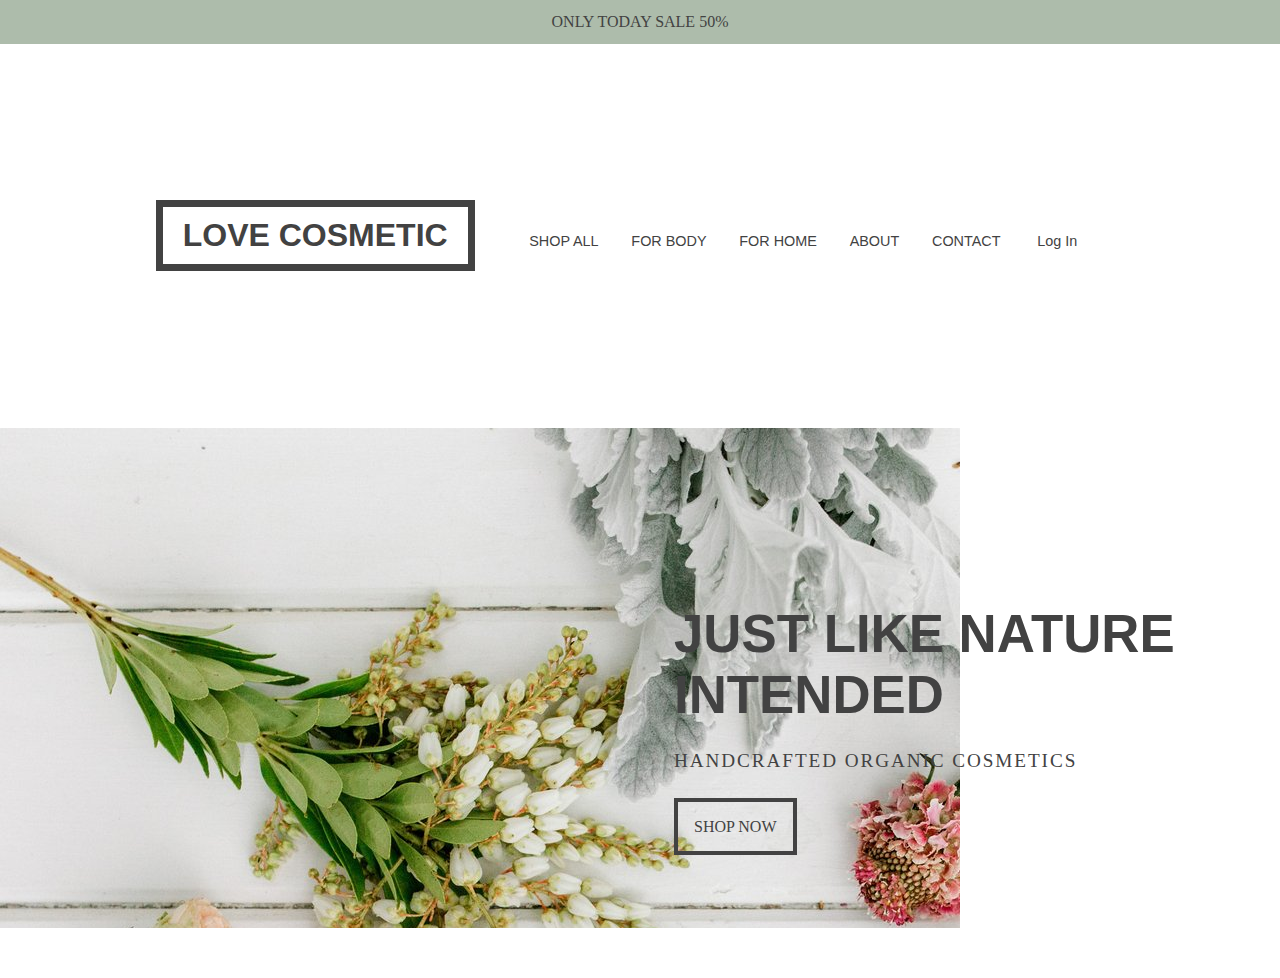
==== final work/index.html @ 4d13f85f "add header and picture used position relative and flwx-box" ====
<!DOCTYPE html>
<html lang="en">

<head>
  <meta charset="UTF-8">
  <meta name="viewport" content="width=device-width, initial-scale=1.0">
  <title>Love Cosmetics</title>
  <link rel="stylesheet" href="style.css">
</head>

<body>
  <div class="promotion">ONLY TODAY SALE 50%</div>
  <div class="container">
    <header class="header">
      <h1>LOVE COSMETIC</h1>
      <ul class="navbar">
        <li><a href="#">SHOP ALL</a></li>
        <li><a href="#">FOR BODY</a></li>
        <li><a href="#">FOR HOME</a></li>
        <li><a href="#">ABOUT</a></li>
        <li><a href="#">CONTACT</a></li>
        <li><a href="#"> <img class="icon"
              src="https://icons-for-free.com/iconfiles/png/128/people+person+profile+user+icon-1320186207447274965.png"
              alt=""> Log In</a></li>
        <li><a href="#"><img class="icon" src="https://image.flaticon.com/icons/png/512/82/82632.png" alt=""></a></li>
      </ul>
    </header>
    <main class="main ">
      <div class="picture">
        <div class="text">
          <h2>JUST LIKE NATURE <br> INTENDED</h2>
          <h4>HANDCRAFTED ORGANIC COSMETICS</h4>
          <a class="button" href="#">SHOP NOW</a>
        </div>
      </div>
    </main>
  </div>

</body>

</html>
---- final work/style.css ----
html {

  width: 100%;
  max-width: 100%;
  overflow-x: hidden;
}

body {
  margin: 0px;
  padding: 0px;
  width: 100%;
  max-width: 100%;
  overflow-x: hidden;
}

.promotion {
  text-align: center;
  padding: 1%;
  background-color: #adbcab;
  color: #424242;
}

.header {
  display: flex;
  justify-content: center;
  align-items: baseline;
  margin: 15vh;
}

.navbar {
  position: -webkit-sticky;
  position: sticky;
}

.navbar li {
  display: inline-block;
  font-size: 0.9em;
  font-family: 'Lucida Sans', 'Lucida Sans Regular', 'Lucida Grande', 'Lucida Sans Unicode', Geneva, Verdana, sans-serif;
}

a {
  color: #424242;
  text-align: center;
  padding: 1em 1em;
  text-decoration: none;
}

a:hover {
  color: rgb(5, 5, 5);
  text-shadow: 0px 0px 1px black;
}

h1 {
  padding: 1% 2%;
  color: #424242;
  border: 7px solid #424242;
  font-family: 'Lucida Sans', 'Lucida Sans Regular', 'Lucida Grande', 'Lucida Sans Unicode', Geneva, Verdana, sans-serif;

}

.icon {
  width: 2em;
}

.picture {
  width: 75%;
  height: 500px;
  background: url(./img/basick.jpg) no-repeat;
  margin-bottom: 50px;
}

.text {
  position: relative;
  bottom: -175px;
  right: -674px;
}

h2 {
  color: #424242;
  font-family: 'Lucida Sans', 'Lucida Sans Regular', 'Lucida Grande', 'Lucida Sans Unicode', Geneva, Verdana, sans-serif;
  font-size: 3.3em;
  font-weight: bold;
  margin: 0px;
  padding: 0px;
}

h4 {
  padding-bottom: 20px;
  color: #424242;
  font-size: 1.2em;
  letter-spacing: 0.1em;
  font-weight: 400;
  text font-family: 'Lucida Sans', 'Lucida Sans Regular', 'Lucida Grande', 'Lucida Sans Unicode', Geneva, Verdana, sans-serif;
}

.button {
  border: 4px solid #424242;
}

.button:hover {
  background-color: rgba(231, 178, 194, 0.678);
  text-shadow: 1px 2px 1px whitesmoke;
}
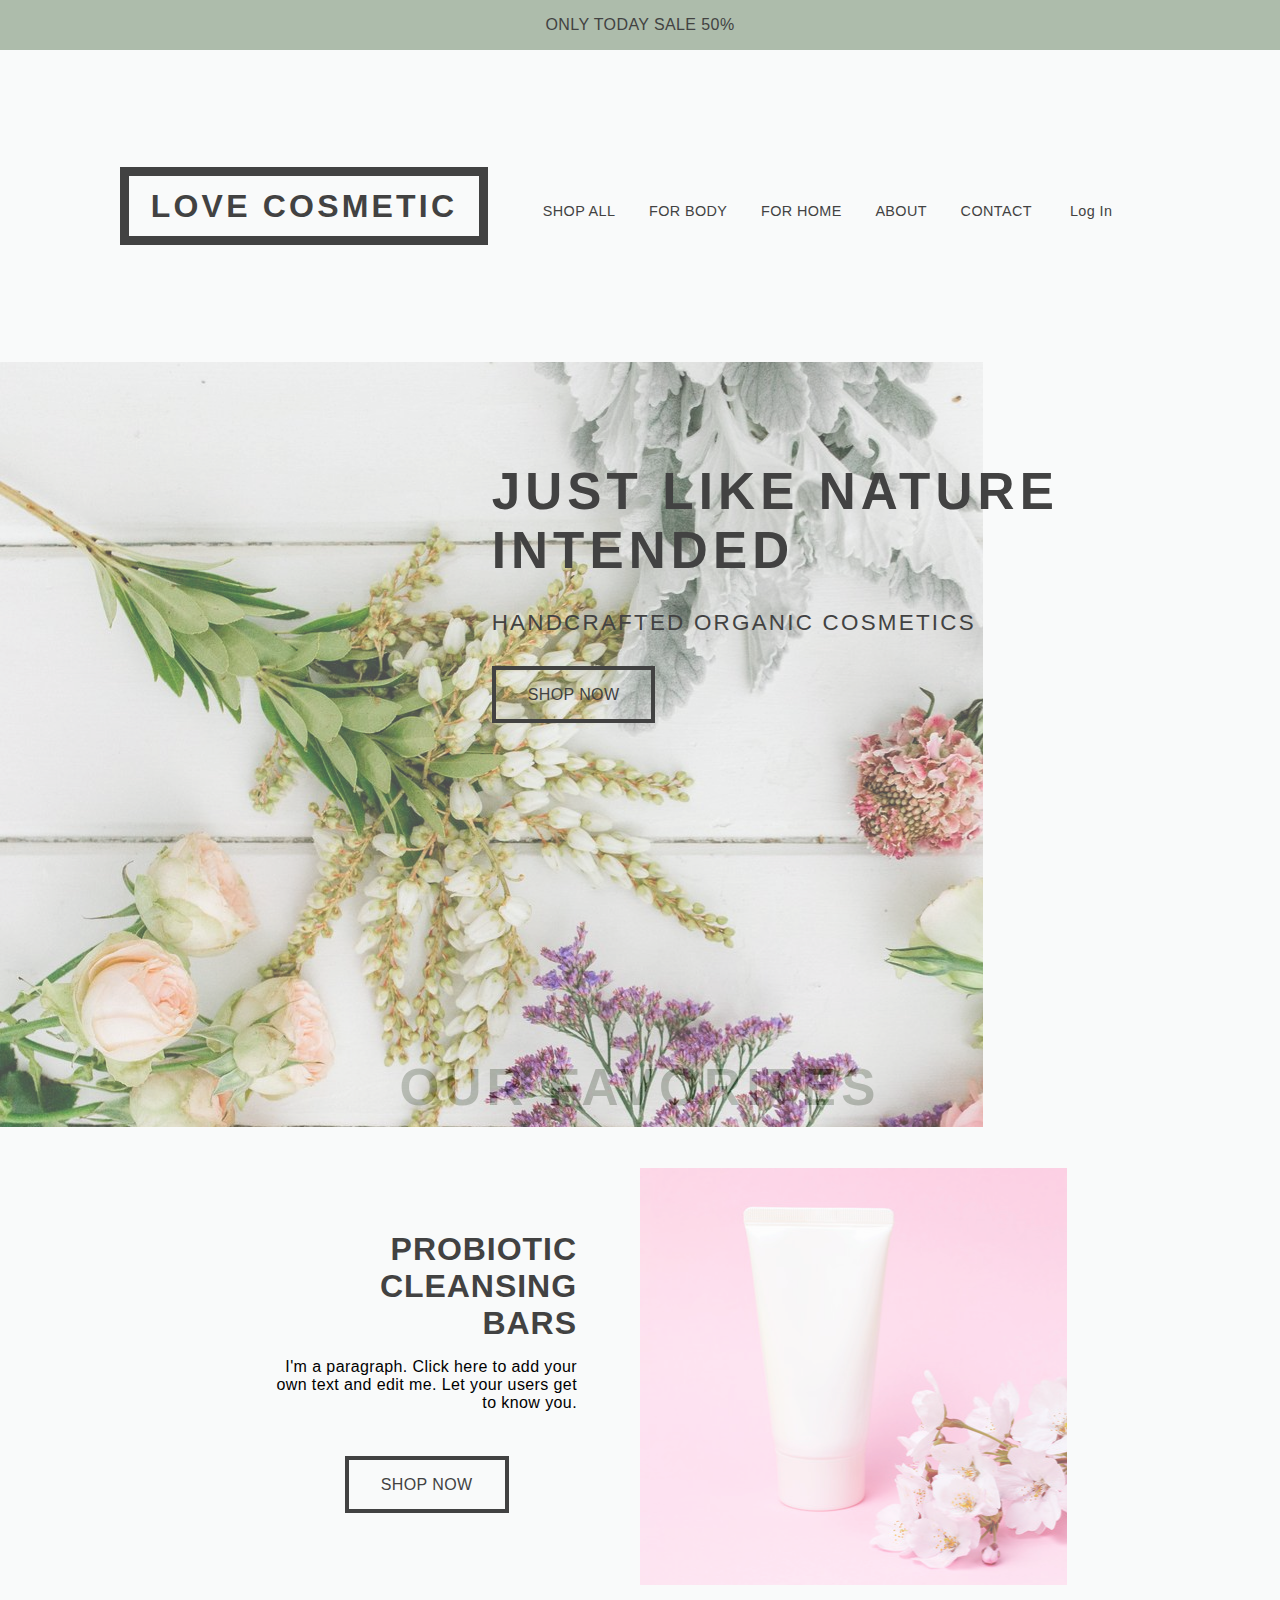
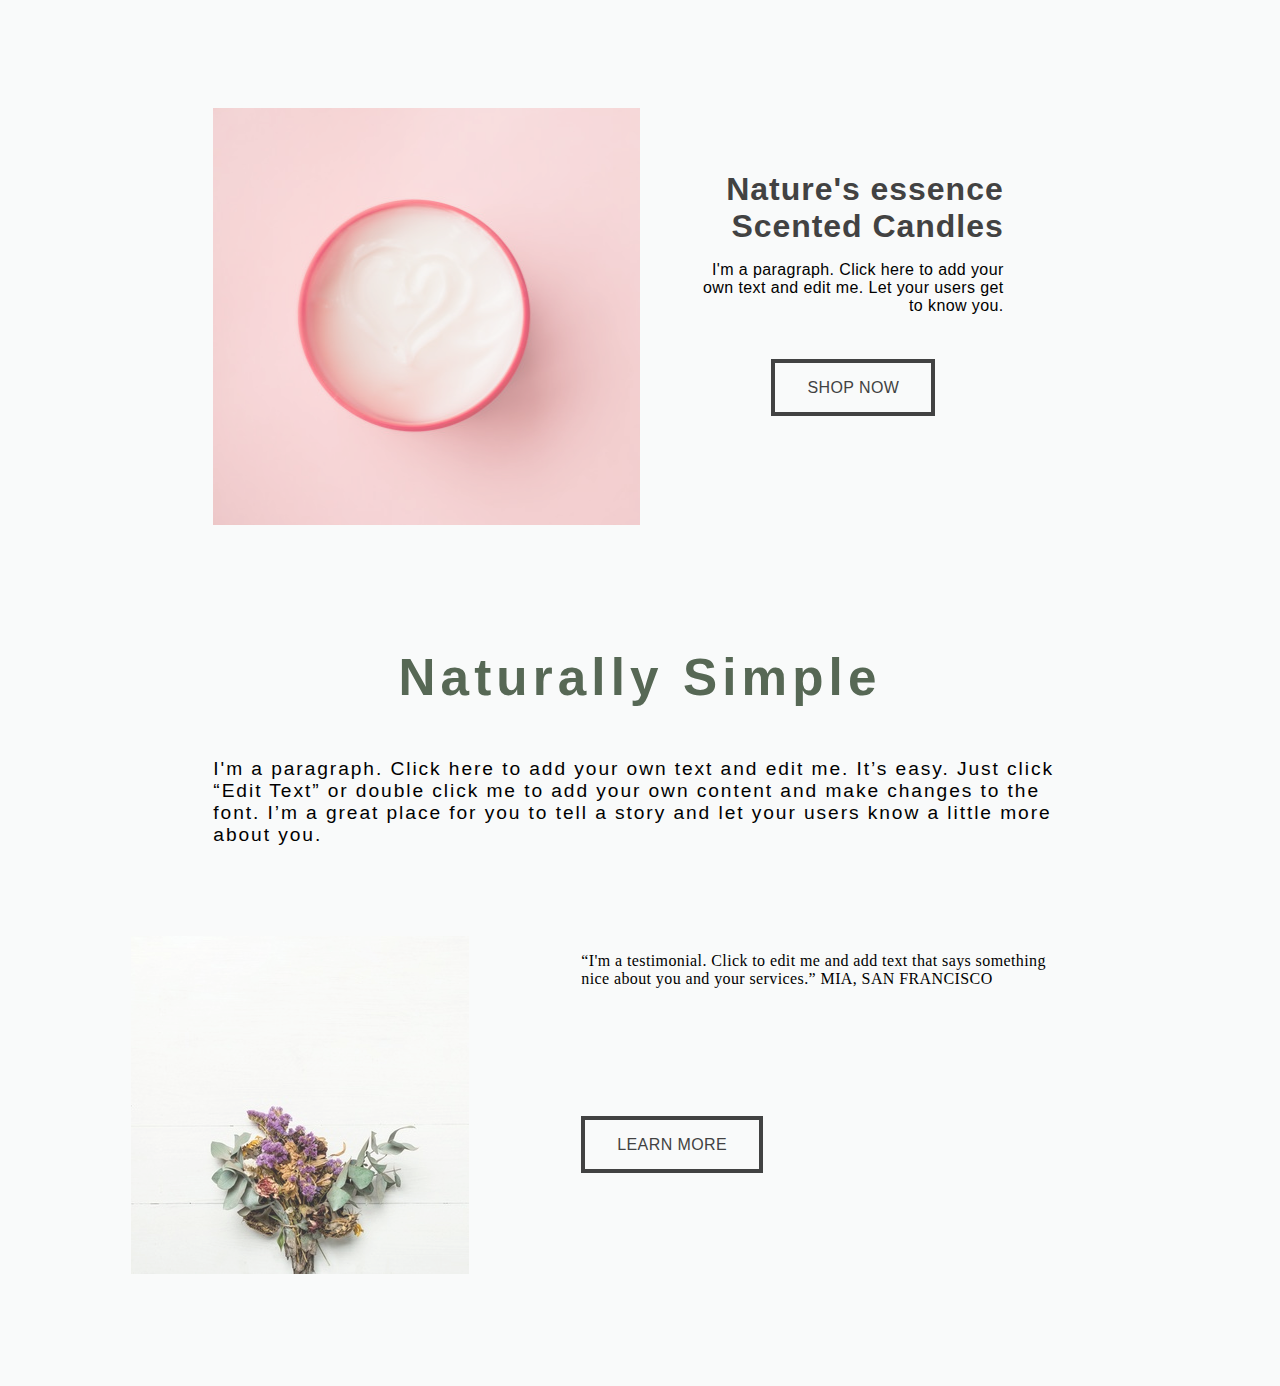
==== commit 8f41c2ad: "add css grid layout" ====
--- a/final work/index.html
+++ b/final work/index.html
@@ -9,8 +9,8 @@
 </head>
 
 <body>
-  <div class="promotion">ONLY TODAY SALE 50%</div>
   <div class="container">
+    <div class="promotion">ONLY TODAY SALE 50%</div>
     <header class="header">
       <h1>LOVE COSMETIC</h1>
       <ul class="navbar">
@@ -26,16 +26,47 @@
       </ul>
     </header>
     <main class="main ">
-      <div class="picture">
-        <div class="text">
-          <h2>JUST LIKE NATURE <br> INTENDED</h2>
-          <h4>HANDCRAFTED ORGANIC COSMETICS</h4>
-          <a class="button" href="#">SHOP NOW</a>
-        </div>
+      <div class="picture"></div>
+      <div class="text">
+        <h2>JUST LIKE NATURE <br> INTENDED</h2>
+        <h4>HANDCRAFTED ORGANIC COSMETICS</h4>
+        <a class="button" href="#">SHOP NOW</a>
       </div>
     </main>
   </div>
 
+  <article class="article">
+    <h2 class="article-title">OUR FAVORITES</h2>
+    <div class="p1">
+      <h5 class="title-p1">PROBIOTIC CLEANSING BARS</h5>
+      <p class="p-p1">I'm a paragraph. Click here to add your own text and edit me. Let your users get to know you.</p>
+      <a class="button" href="#">SHOP NOW</a>
+    </div>
+    <div class="small-picture-1"></div>
+    <div class="small-picture-2"></div>
+    <div class="p2">
+      <h5 class="title-p1">Nature's essence Scented Candles</h5>
+      <p class="p-p1">I'm a paragraph. Click here to add your own text and edit me. Let your users get to know you.</p>
+      <a class="button" href="#">SHOP NOW</a>
+    </div>
+    <h2 class="article-title">Naturally Simple</h2>
+    <p class="paragraf">I'm a paragraph. Click here to add your own text and edit me. It’s easy. Just click “Edit Text”
+      or double click
+      me to add your own content and make changes to the font. I’m a great place for you to tell a story and let your
+      users know a little more about you.</p>
+  </article>
+  <section>
+    <div class="aboutuspicture"></div>
+    <div class="comment">
+      <p>“I'm a testimonial. Click to edit me and add text that says something nice about you and your
+        services.”
+        MIA, SAN FRANCISCO</p>
+    </div>
+    <div class="aboutbutton"><a class="button" href="#">LEARN MORE</a></div>
+  </section>
+
+
+
 </body>
 
 </html>--- a/final work/style.css
+++ b/final work/style.css
@@ -1,41 +1,44 @@
-html {
-
-  width: 100%;
-  max-width: 100%;
-  overflow-x: hidden;
+* {
+  box-sizing: border-box;
 }
 
 body {
+  background-color: #f9fafa;
   margin: 0px;
   padding: 0px;
   width: 100%;
   max-width: 100%;
   overflow-x: hidden;
+  letter-spacing: .4px;
+  font-family: Helvetica, Arial, sans-serif;
+}
+
+.container {
+  display: grid;
+  grid-template-columns: repeat(15, 1fr);
+  grid-gap: 1em;
 }
 
 .promotion {
-  text-align: center;
-  padding: 1%;
+  grid-column: span 15;
+  text-align: center;
+  padding: 1em;
   background-color: #adbcab;
   color: #424242;
 }
 
 .header {
+  grid-column: 2 / span 13;
   display: flex;
   justify-content: center;
   align-items: baseline;
-  margin: 15vh;
-}
-
-.navbar {
-  position: -webkit-sticky;
-  position: sticky;
+  margin-top: 5em;
+  margin-bottom: 5em;
 }
 
 .navbar li {
   display: inline-block;
   font-size: 0.9em;
-  font-family: 'Lucida Sans', 'Lucida Sans Regular', 'Lucida Grande', 'Lucida Sans Unicode', Geneva, Verdana, sans-serif;
 }
 
 a {
@@ -51,34 +54,93 @@
 }
 
 h1 {
+  letter-spacing: .1em;
   padding: 1% 2%;
   color: #424242;
-  border: 7px solid #424242;
-  font-family: 'Lucida Sans', 'Lucida Sans Regular', 'Lucida Grande', 'Lucida Sans Unicode', Geneva, Verdana, sans-serif;
-
+  border: .3em solid #424242;
 }
 
 .icon {
   width: 2em;
 }
 
+.main {
+  grid-column: span 15;
+  display: grid;
+  grid-template-columns: repeat(12, 1fr);
+  grid-auto-rows: 100px;
+  grid-auto-columns: 100px;
+  height: 600px;
+}
+
 .picture {
-  width: 75%;
-  height: 500px;
+  z-index: 0;
+  opacity: 0.7;
+  grid-column-start: 1;
+  grid-column-end: 11;
+  height: 85vh;
   background: url(./img/basick.jpg) no-repeat;
-  margin-bottom: 50px;
 }
 
 .text {
-  position: relative;
-  bottom: -175px;
-  right: -674px;
+  z-index: 2;
+  grid-column-start: 6;
+  grid-column-end: 14;
+}
+
+.article {
+  margin-top: 6em;
+  margin-bottom: 10vh;
+  display: grid;
+  grid-template-columns: repeat(12, 1fr);
+
+
+}
+
+.article-title {
+  grid-column: span 12;
+  text-align: center;
+  color: #576855;
+  margin-bottom: 1em;
+}
+
+.p1 {
+  grid-column-start: 3;
+  grid-column-end: 7;
+  text-align: center;
+  padding: 7vh;
+}
+
+.p2 {
+  grid-column-start: 7;
+  grid-column-end: 11;
+  text-align: center;
+  padding: 7vh;
+  margin-bottom: 10em;
+
+}
+
+
+.small-picture-1 {
+  background: url(./img/flowers6.jpg) no-repeat;
+  height: 60vh;
+  grid-column-start: 7;
+  grid-column-end: 11;
+  opacity: .6;
+}
+
+.small-picture-2 {
+  background: url(./img/cream.jpg) no-repeat;
+  height: 60vh;
+  grid-column-start: 3;
+  grid-column-end: 7;
+  opacity: .6;
 }
 
 h2 {
-  color: #424242;
-  font-family: 'Lucida Sans', 'Lucida Sans Regular', 'Lucida Grande', 'Lucida Sans Unicode', Geneva, Verdana, sans-serif;
-  font-size: 3.3em;
+  letter-spacing: .1em;
+  color: #424242;
+  font-size: 3.2em;
   font-weight: bold;
   margin: 0px;
   padding: 0px;
@@ -87,17 +149,75 @@
 h4 {
   padding-bottom: 20px;
   color: #424242;
-  font-size: 1.2em;
+  font-size: 1.4em;
   letter-spacing: 0.1em;
   font-weight: 400;
-  text font-family: 'Lucida Sans', 'Lucida Sans Regular', 'Lucida Grande', 'Lucida Sans Unicode', Geneva, Verdana, sans-serif;
+}
+
+h5 {
+  color: #424242;
+  font-size: 2.0em;
+  margin: 0px;
+  text-align: right;
+  letter-spacing: 0.03em;
+}
+
+.p-p1 {
+  font-family: -apple-system, BlinkMacSystemFont, 'Segoe UI', Roboto, Oxygen, Ubuntu, Cantarell, 'Open Sans', 'Helvetica Neue', sans-serif;
+  text-align: right;
+  font-size: 1em;
+  margin-bottom: 4em;
 }
 
 .button {
   border: 4px solid #424242;
+  padding: 1em 2em;
 }
 
 .button:hover {
   background-color: rgba(231, 178, 194, 0.678);
   text-shadow: 1px 2px 1px whitesmoke;
+}
+
+.paragraf {
+  margin: 0px;
+  letter-spacing: 0.1em;
+  grid-column-start: 3;
+  grid-column-end: 11;
+  font-size: 1.2em;
+  font-family: -apple-system, BlinkMacSystemFont, 'Segoe UI', Roboto, Oxygen, Ubuntu, Cantarell, 'Open Sans', 'Helvetica Neue', sans-serif;
+}
+
+section {
+  display: grid;
+  grid-template-columns: repeat(14, 1fr);
+  grid-auto-rows: 100px;
+  grid-auto-columns: 100px;
+  margin: 0px;
+}
+
+.aboutuspicture {
+  z-index: 5;
+  background: url(./img/flowers3.jpg) no-repeat;
+  height: 50vh;
+  width: 50vh;
+  grid-column-start: 4;
+  grid-column-end: 7;
+  opacity: 0.8;
+  z-index: 10;
+}
+
+.aboutbutton {
+  z-index: 10;
+  grid-area: 3 / 7 / 5 / 9;
+}
+
+.comment {
+  z-index: 12;
+  width: 30em;
+  grid-column-start: 7;
+  grid-column-end: 10;
+  font-family: cursive;
+  font-size: 1em;
+
 }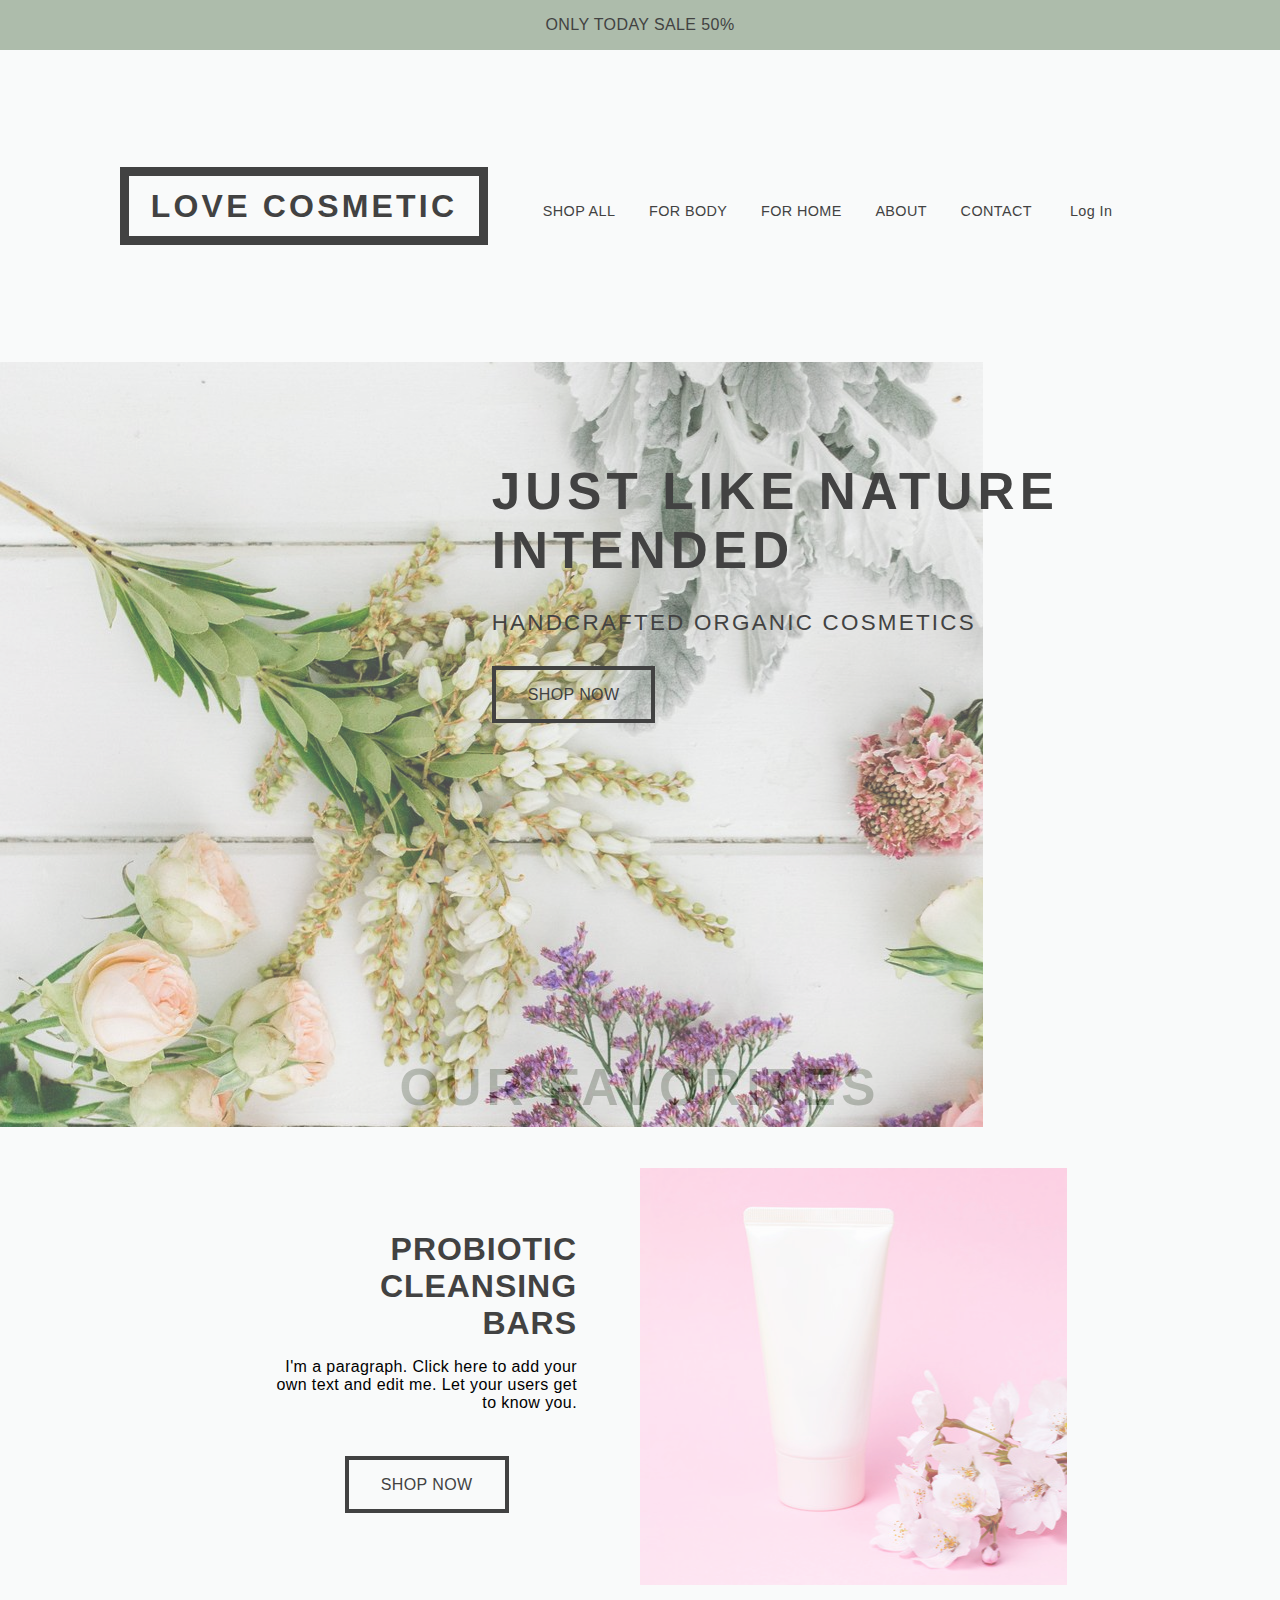
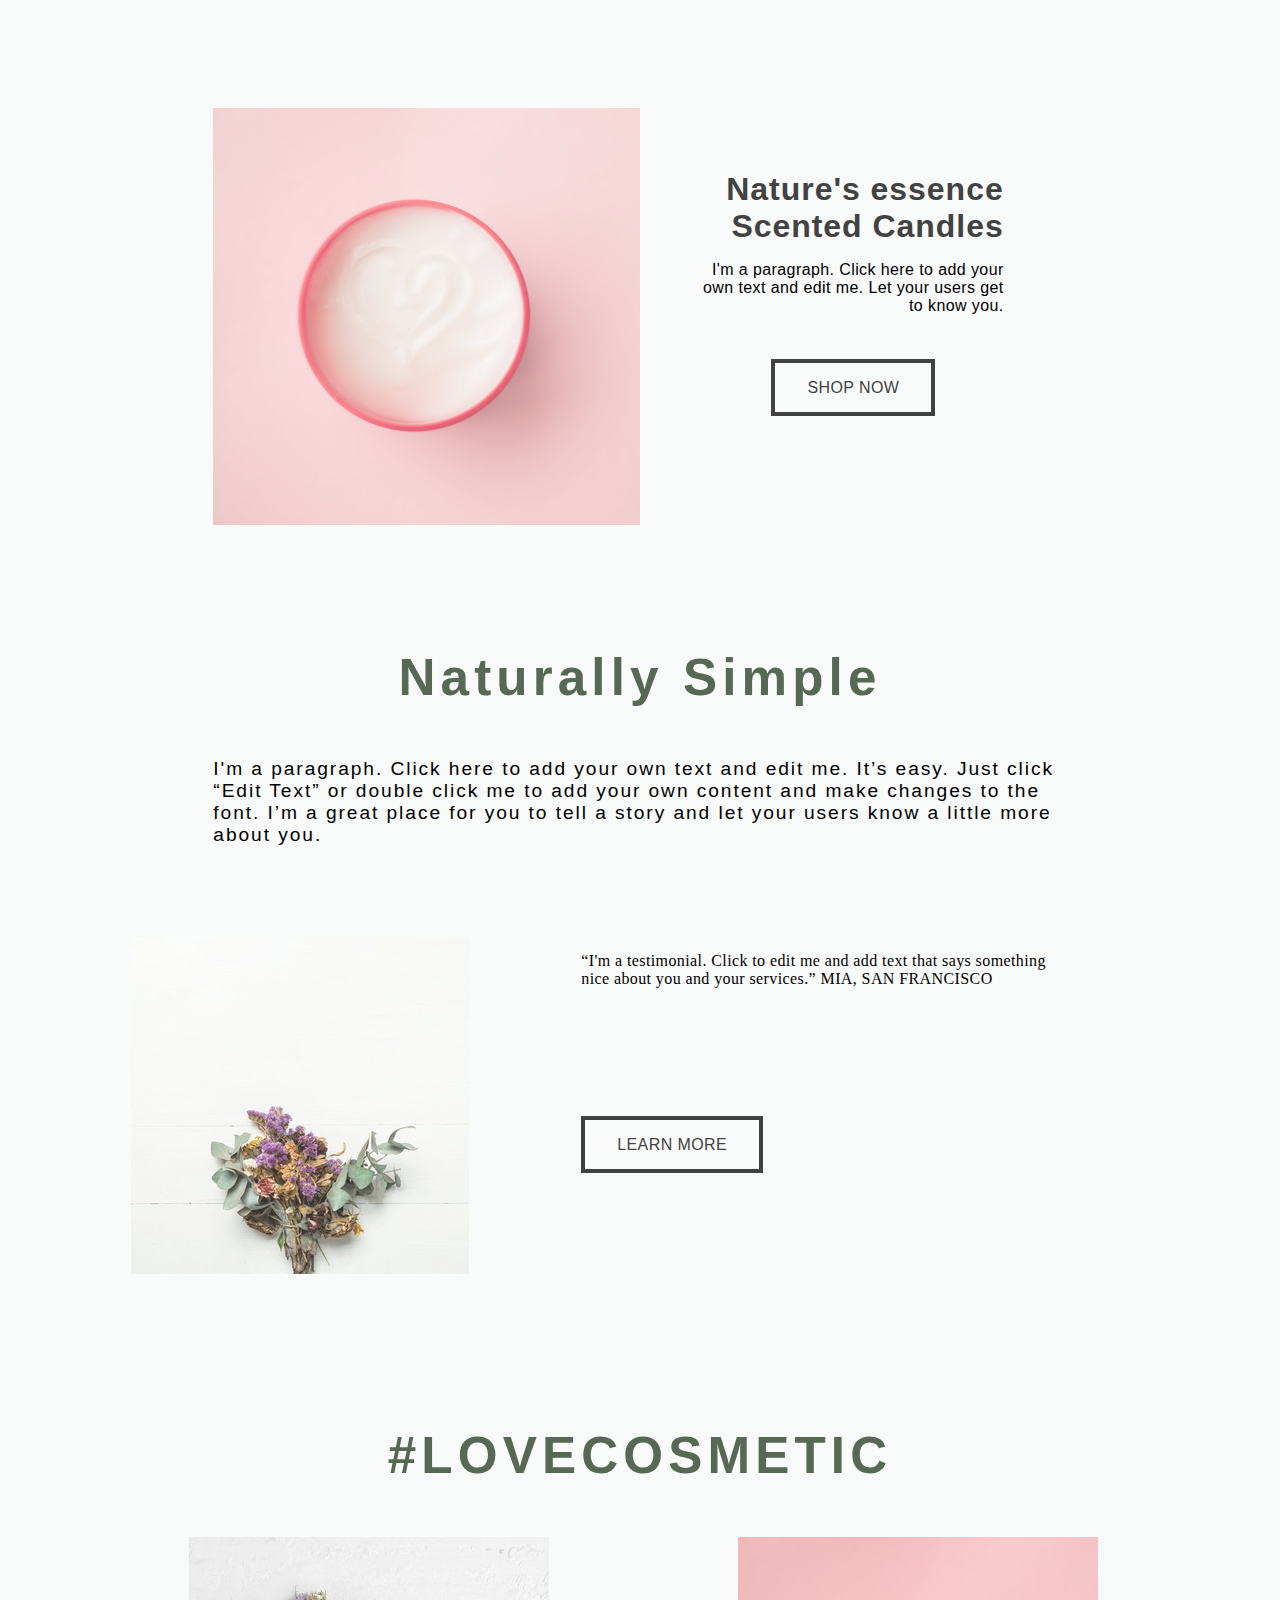
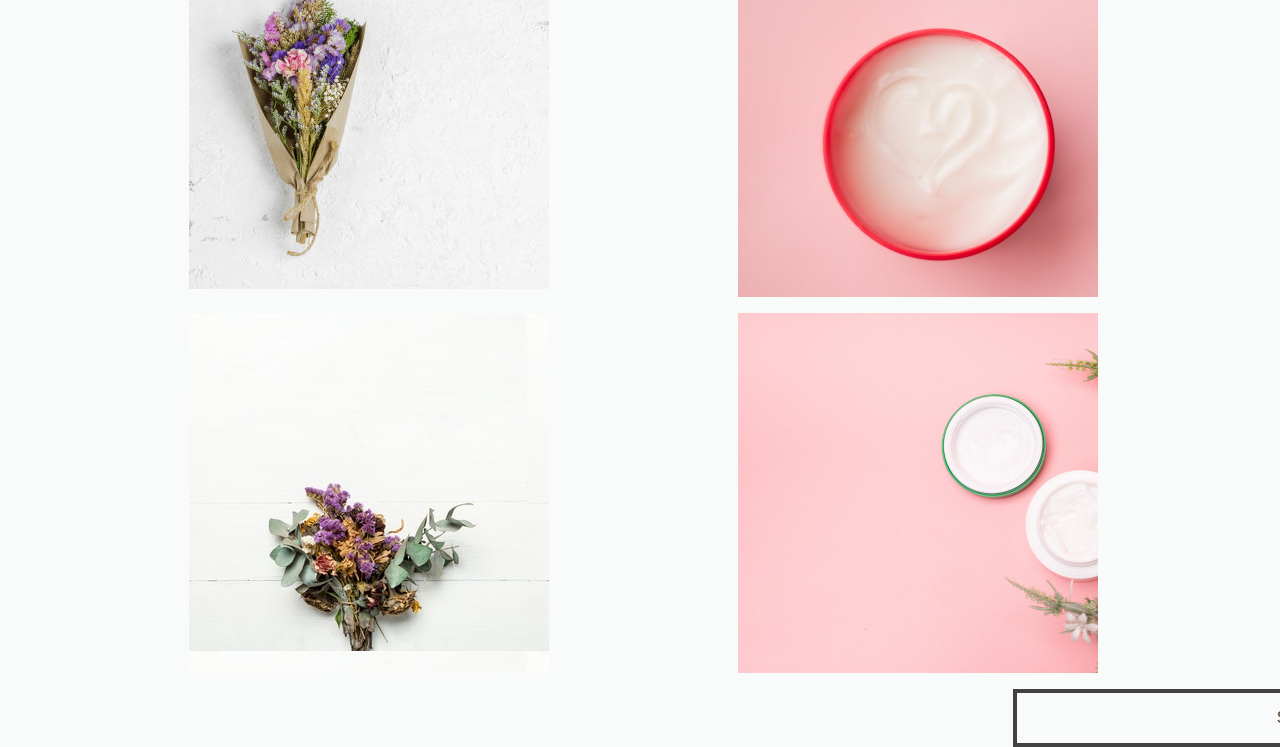
==== commit 5da4b971: "add gallery(problem with adaptive)" ====
--- a/final work/index.html
+++ b/final work/index.html
@@ -55,7 +55,7 @@
       me to add your own content and make changes to the font. I’m a great place for you to tell a story and let your
       users know a little more about you.</p>
   </article>
-  <section>
+  <section class="about-us">
     <div class="aboutuspicture"></div>
     <div class="comment">
       <p>“I'm a testimonial. Click to edit me and add text that says something nice about you and your
@@ -64,8 +64,18 @@
     </div>
     <div class="aboutbutton"><a class="button" href="#">LEARN MORE</a></div>
   </section>
-
-
+  <h2 class="article-title">#LOVECOSMETIC</h2>
+  <section class="gallery">
+    <div class="insta1"></div>
+    <div class="insta2"></div>
+    <div class="insta3"></div>
+    <div class="insta4"></div>
+    <div class="insta5"></div>
+    <div class="insta6"></div>
+    <div class="insta7"></div>
+    <div class="insta8"></div>
+    <div class="button , insta-button"><a href="#">SHOW MORE</a></div>
+  </section>
 
 </body>
 
--- a/final work/style.css
+++ b/final work/style.css
@@ -188,12 +188,13 @@
   font-family: -apple-system, BlinkMacSystemFont, 'Segoe UI', Roboto, Oxygen, Ubuntu, Cantarell, 'Open Sans', 'Helvetica Neue', sans-serif;
 }
 
-section {
+.about-us {
   display: grid;
   grid-template-columns: repeat(14, 1fr);
   grid-auto-rows: 100px;
   grid-auto-columns: 100px;
   margin: 0px;
+  margin-bottom: 10vh;
 }
 
 .aboutuspicture {
@@ -220,4 +221,81 @@
   font-family: cursive;
   font-size: 1em;
 
+}
+
+.gallery {
+  display: grid;
+  grid-template-columns: repeat(14, 1fr);
+  grid-gap: 1em 21vh;
+}
+
+.insta1 {
+  background: url(./img/flowers2.jpg) no-repeat;
+  width: 40vh;
+  height: 40vh;
+  grid-column-start: 2;
+  grid-column-end: 4;
+}
+
+.insta2 {
+  background: url(./img/cream.jpg);
+  width: 40vh;
+  height: 40vh;
+  grid-column-start: 4;
+  grid-column-end: 6;
+}
+
+.insta3 {
+  background: url(./img/basick.jpg) no-repeat;
+  width: 40vh;
+  height: 40vh;
+  grid-column-start: 6;
+  grid-column-end: 8;
+}
+
+.insta4 {
+  background: url(./img/flowers6.jpg);
+  width: 40vh;
+  height: 40vh;
+  grid-column-start: 8;
+  grid-column-end: 10;
+}
+
+.insta5 {
+  background: url(./img/flowers3.jpg);
+  width: 40vh;
+  height: 40vh;
+  grid-column-start: 2;
+  grid-column-end: 4;
+}
+
+.insta6 {
+  background: url(./img/flowers4.jpg);
+  width: 40vh;
+  height: 40vh;
+  grid-column-start: 4;
+  grid-column-end: 6;
+}
+
+.insta7 {
+  background: url(./img/cream.jpg);
+  width: 40vh;
+  height: 40vh;
+  grid-column-start: 6;
+  grid-column-end: 8;
+}
+
+.insta8 {
+  background: url(./img/basick.jpg);
+  width: 40vh;
+  height: 40vh;
+  grid-column-start: 8;
+  grid-column-end: 10;
+}
+
+.insta-button {
+  grid-column-start: 5;
+  grid-column-end: 8;
+  text-align: center;
+
 }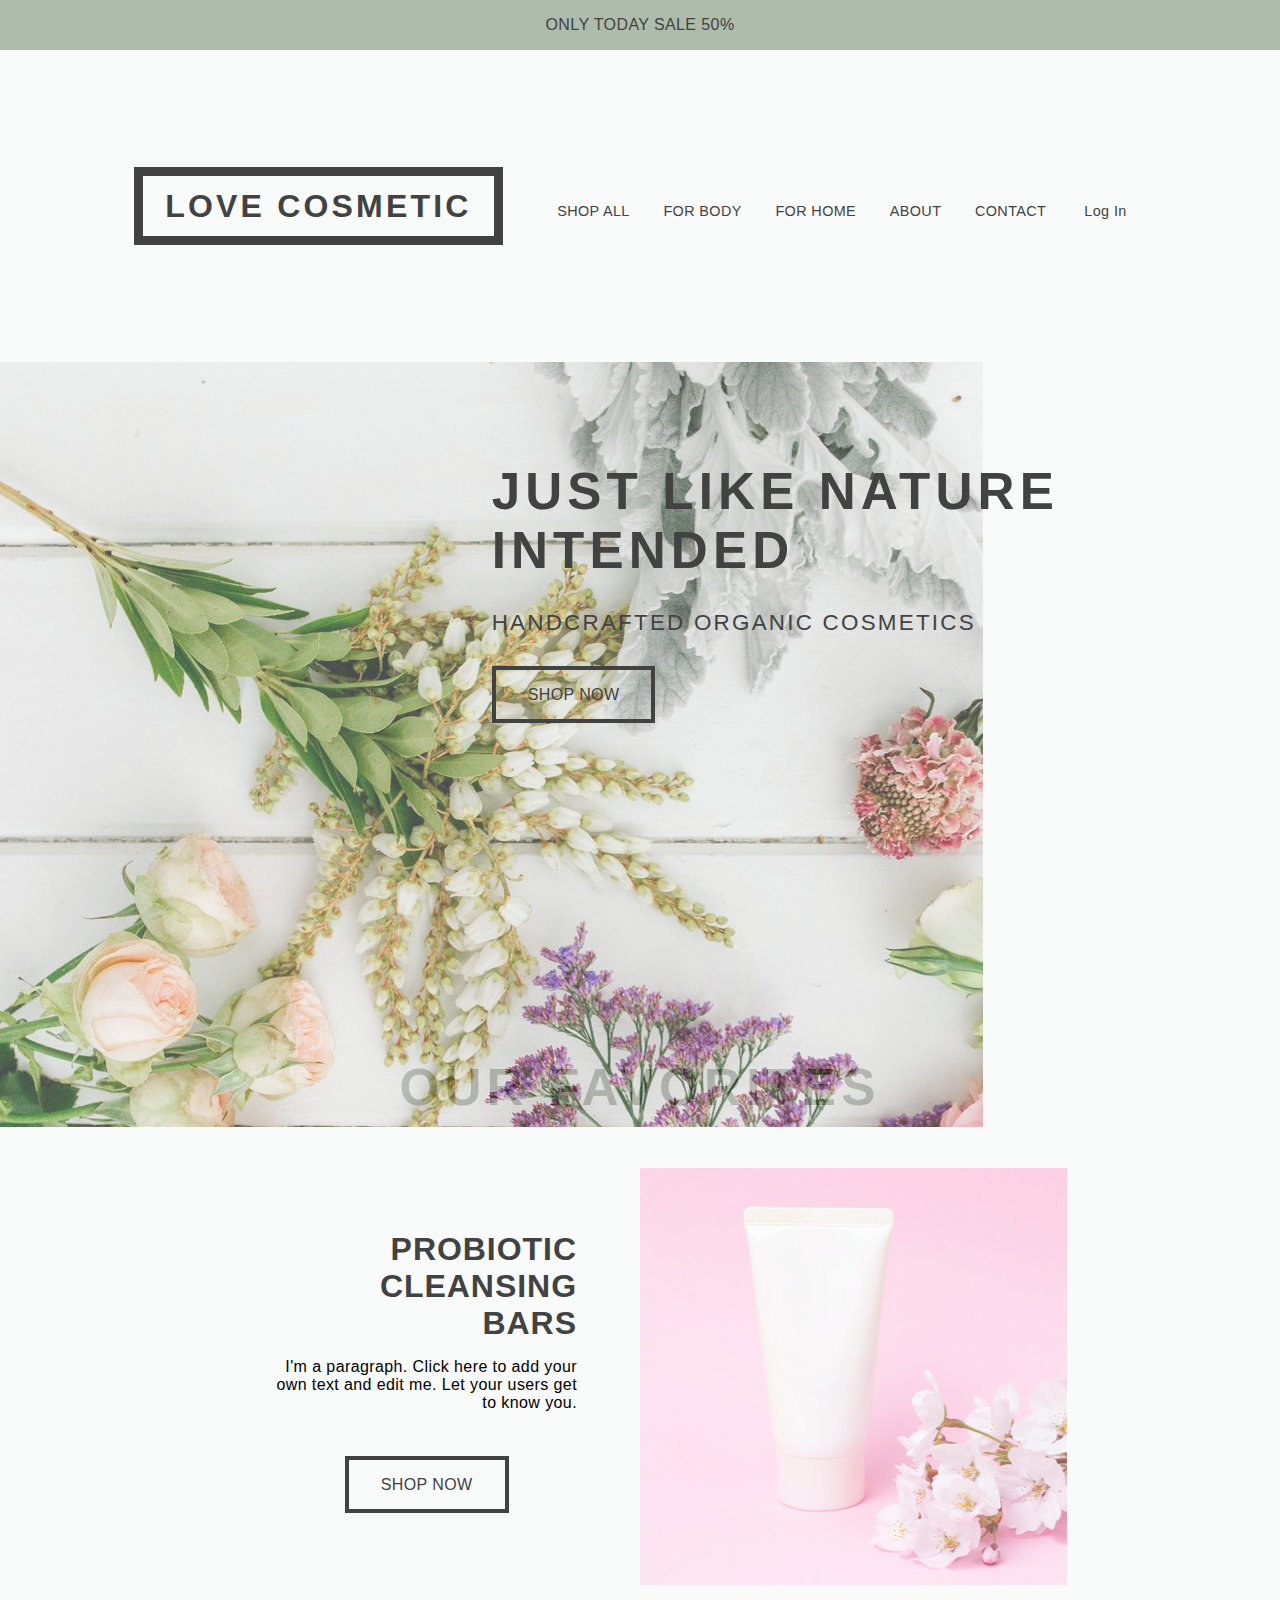
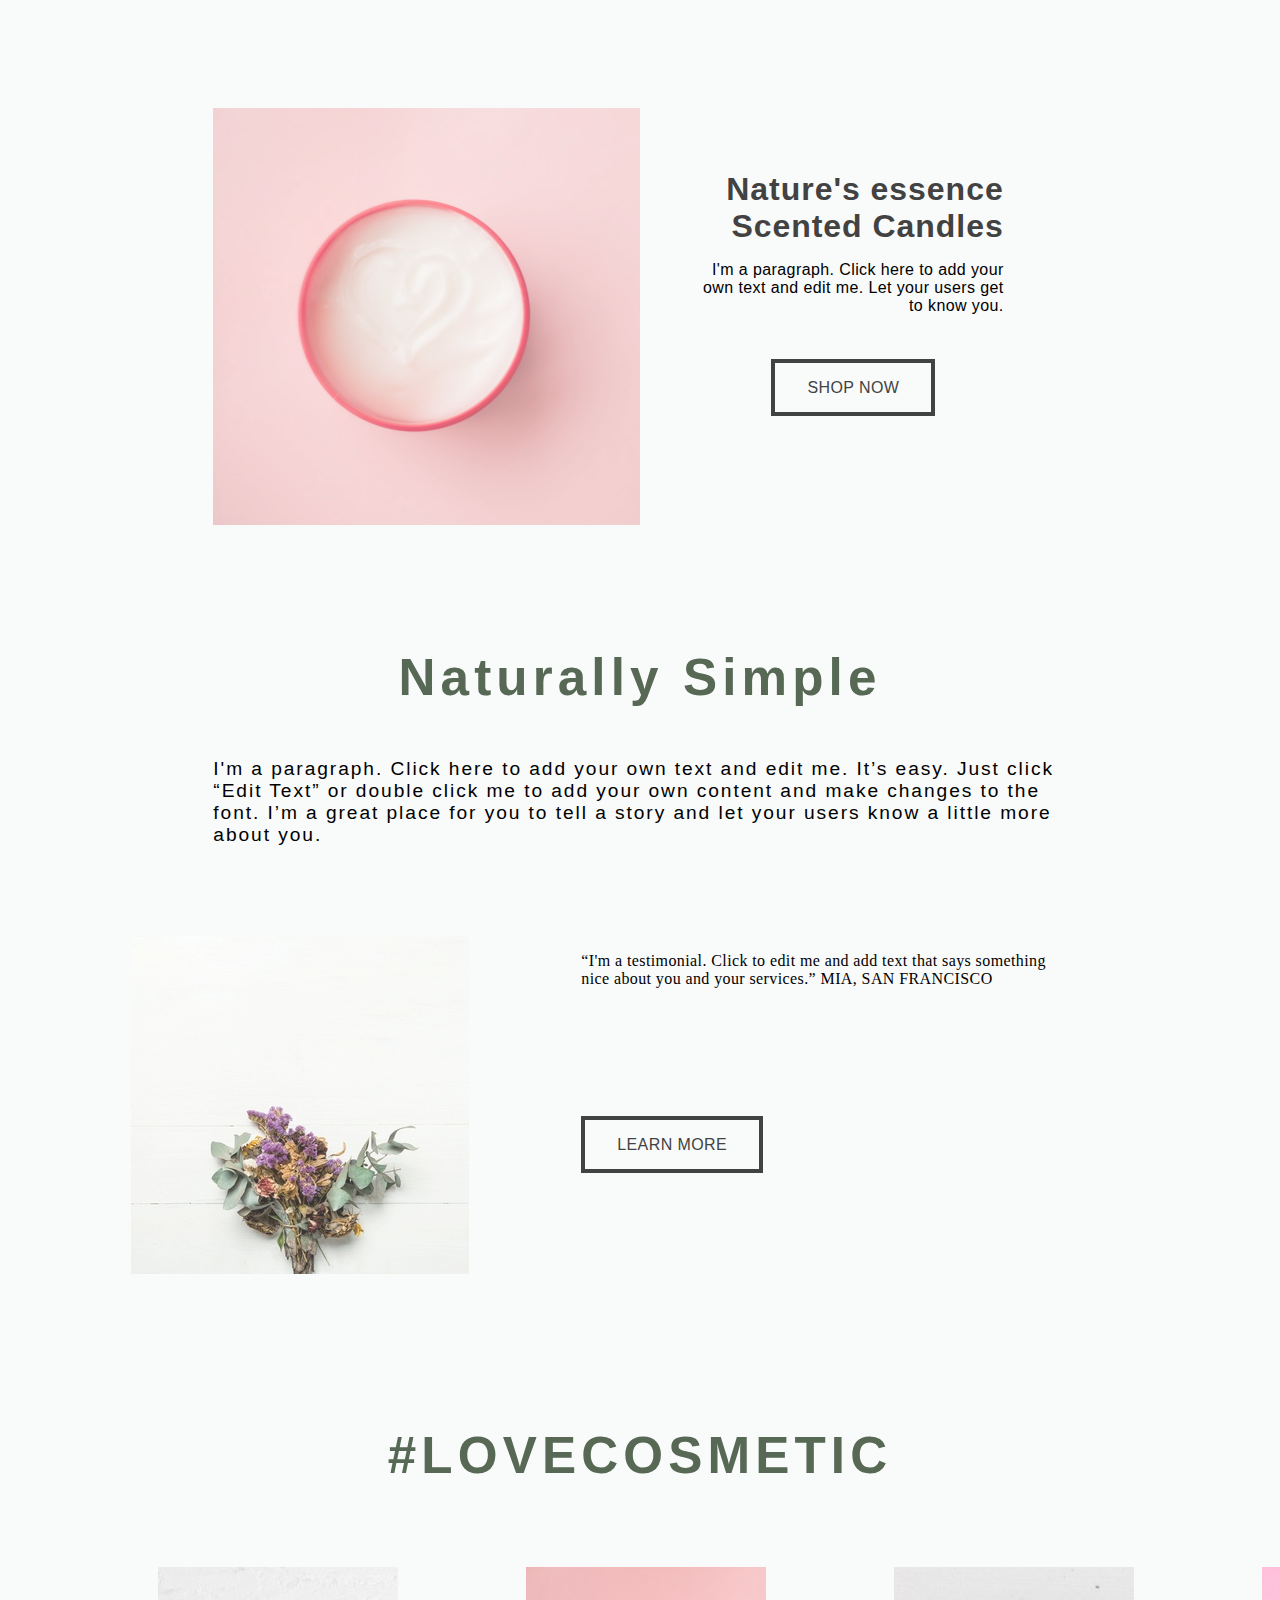
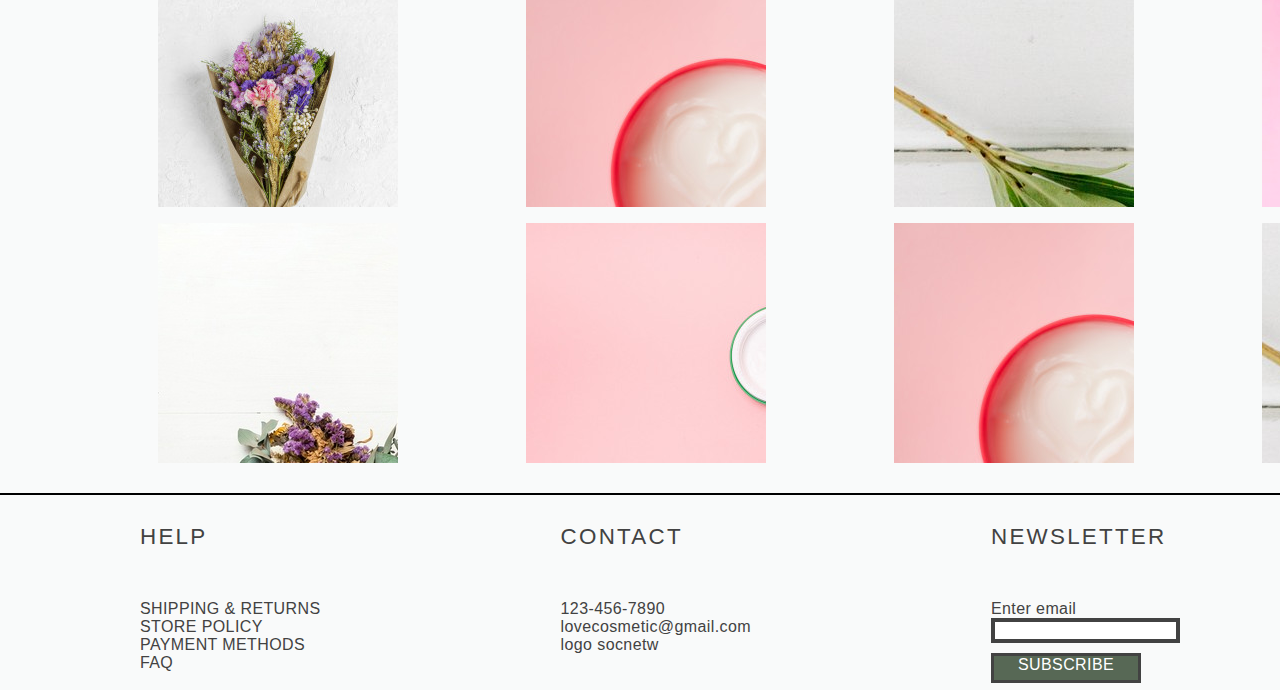
==== commit ce7fc61c: "add footer" ====
--- a/final work/index.html
+++ b/final work/index.html
@@ -14,12 +14,12 @@
     <header class="header">
       <h1>LOVE COSMETIC</h1>
       <ul class="navbar">
-        <li><a href="#">SHOP ALL</a></li>
-        <li><a href="#">FOR BODY</a></li>
-        <li><a href="#">FOR HOME</a></li>
-        <li><a href="#">ABOUT</a></li>
-        <li><a href="#">CONTACT</a></li>
-        <li><a href="#"> <img class="icon"
+        <li><a class="amenu" href="#">SHOP ALL</a></li>
+        <li><a class="amenu" href="#">FOR BODY</a></li>
+        <li><a class="amenu" href="#">FOR HOME</a></li>
+        <li><a class="amenu" href="#">ABOUT</a></li>
+        <li><a class="amenu" href="#">CONTACT</a></li>
+        <li><a class="amenu" href="#"> <img class="icon"
               src="https://icons-for-free.com/iconfiles/png/128/people+person+profile+user+icon-1320186207447274965.png"
               alt=""> Log In</a></li>
         <li><a href="#"><img class="icon" src="https://image.flaticon.com/icons/png/512/82/82632.png" alt=""></a></li>
@@ -74,8 +74,38 @@
     <div class="insta6"></div>
     <div class="insta7"></div>
     <div class="insta8"></div>
-    <div class="button , insta-button"><a href="#">SHOW MORE</a></div>
   </section>
+  <footer class="footer">
+    <div class="help">
+      <ul>
+        <h4>HELP</h4>
+        <li class="lifoot"> <a href="#">SHIPPING & RETURNS </a></li>
+        <li class="lifoot"> <a href="#">STORE POLICY</a></li>
+        <li class="lifoot"> <a href="#">PAYMENT METHODS</a></li>
+        <li class="lifoot"> <a href="#">FAQ</a></li>
+      </ul>
+    </div>
+    <div class="contact">
+      <ul>
+        <h4>CONTACT</h4>
+        <li class="lifoot">123-456-7890 </li>
+        <li class="lifoot">lovecosmetic@gmail.com</li>
+        <li class="lifoot">logo socnetw</li>
+      </ul>
+    </div>
+    <div class="newsletter">
+      <ul>
+        <h4>NEWSLETTER</h4>
+        <li class="lifoot">
+          <form action="#"> Enter email <br>
+            <input type="text"> <br>
+            <a class="footbutton" href="#">SUBSCRIBE</a>
+          </form>
+        </li>
+      </ul>
+
+    </div>
+  </footer>
 
 </body>
 
--- a/final work/style.css
+++ b/final work/style.css
@@ -1,5 +1,13 @@
 * {
   box-sizing: border-box;
+}
+
+
+li {
+  padding: 0;
+  margin: 0;
+  list-style: none;
+
 }
 
 body {
@@ -44,8 +52,11 @@
 a {
   color: #424242;
   text-align: center;
+  text-decoration: none;
+}
+
+.amenu {
   padding: 1em 1em;
-  text-decoration: none;
 }
 
 a:hover {
@@ -143,7 +154,6 @@
   font-size: 3.2em;
   font-weight: bold;
   margin: 0px;
-  padding: 0px;
 }
 
 h4 {
@@ -172,6 +182,7 @@
 .button {
   border: 4px solid #424242;
   padding: 1em 2em;
+  text-align: center;
 }
 
 .button:hover {
@@ -225,77 +236,98 @@
 
 .gallery {
   display: grid;
-  grid-template-columns: repeat(14, 1fr);
-  grid-gap: 1em 21vh;
+  padding: 30px;
+  grid-template-columns: repeat(12, 1fr);
+  grid-gap: 1em 8em;
+  grid-auto-rows: 15em;
+  border-bottom: 2px solid black;
 }
 
 .insta1 {
   background: url(./img/flowers2.jpg) no-repeat;
-  width: 40vh;
-  height: 40vh;
+  width: 15em;
   grid-column-start: 2;
   grid-column-end: 4;
 }
 
 .insta2 {
-  background: url(./img/cream.jpg);
-  width: 40vh;
-  height: 40vh;
+  background: url(./img/cream.jpg) no-repeat;
+  width: 15em;
   grid-column-start: 4;
   grid-column-end: 6;
 }
 
 .insta3 {
   background: url(./img/basick.jpg) no-repeat;
-  width: 40vh;
-  height: 40vh;
+  width: 15em;
   grid-column-start: 6;
   grid-column-end: 8;
 }
 
 .insta4 {
-  background: url(./img/flowers6.jpg);
-  width: 40vh;
-  height: 40vh;
+  background: url(./img/flowers6.jpg) no-repeat;
+  width: 15em;
   grid-column-start: 8;
   grid-column-end: 10;
 }
 
 .insta5 {
-  background: url(./img/flowers3.jpg);
-  width: 40vh;
-  height: 40vh;
+  background: url(./img/flowers3.jpg) no-repeat;
+  width: 15em;
   grid-column-start: 2;
   grid-column-end: 4;
 }
 
 .insta6 {
-  background: url(./img/flowers4.jpg);
-  width: 40vh;
-  height: 40vh;
+  background: url(./img/flowers4.jpg) no-repeat;
+  width: 15em;
   grid-column-start: 4;
   grid-column-end: 6;
 }
 
 .insta7 {
-  background: url(./img/cream.jpg);
-  width: 40vh;
-  height: 40vh;
+  background: url(./img/cream.jpg) no-repeat;
+  width: 15em;
   grid-column-start: 6;
   grid-column-end: 8;
 }
 
 .insta8 {
-  background: url(./img/basick.jpg);
-  width: 40vh;
-  height: 40vh;
+  background: url(./img/basick.jpg) no-repeat;
+  width: 15em;
   grid-column-start: 8;
   grid-column-end: 10;
 }
 
-.insta-button {
-  grid-column-start: 5;
-  grid-column-end: 8;
-  text-align: center;
-
+.footer {
+  display: flex;
+  justify-content: space-around;
+}
+
+.lifoot {
+  color: #424242;
+  text-decoration: none;
+  text-align: left;
+}
+
+.footbutton {
+  border: 0.2em solid #424242;
+  padding-top: 0, 4em;
+  padding-bottom: 0.4em;
+  padding-left: 1.5em;
+  padding-right: 1.5em;
+  background-color: #576855;
+  color: white;
+}
+
+.footbutton:hover {
+  border: 0.3em solid #424242;
+  padding-left: 1.6em;
+  padding-right: 1.6em;
+  background-color: #5363520a;
+}
+
+input {
+  margin-bottom: 1em;
+  border: 4px solid #424242;
 }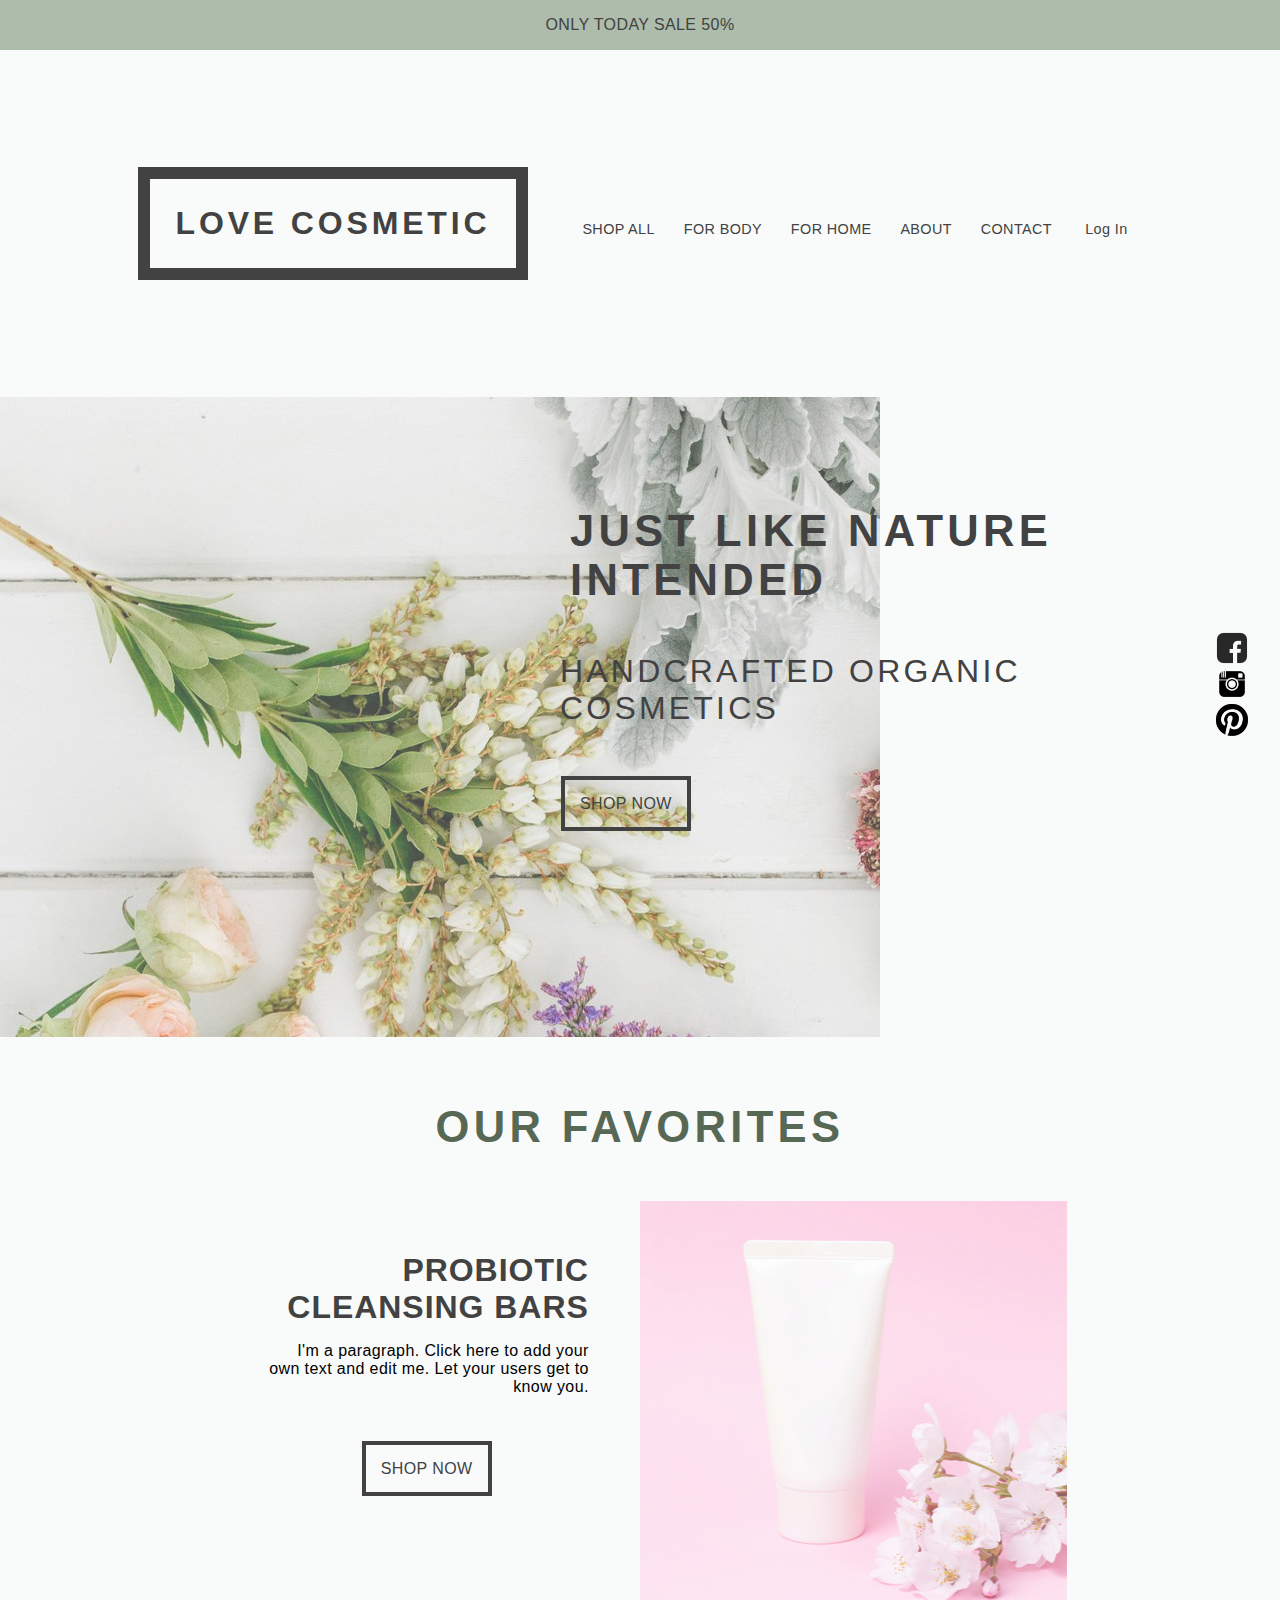
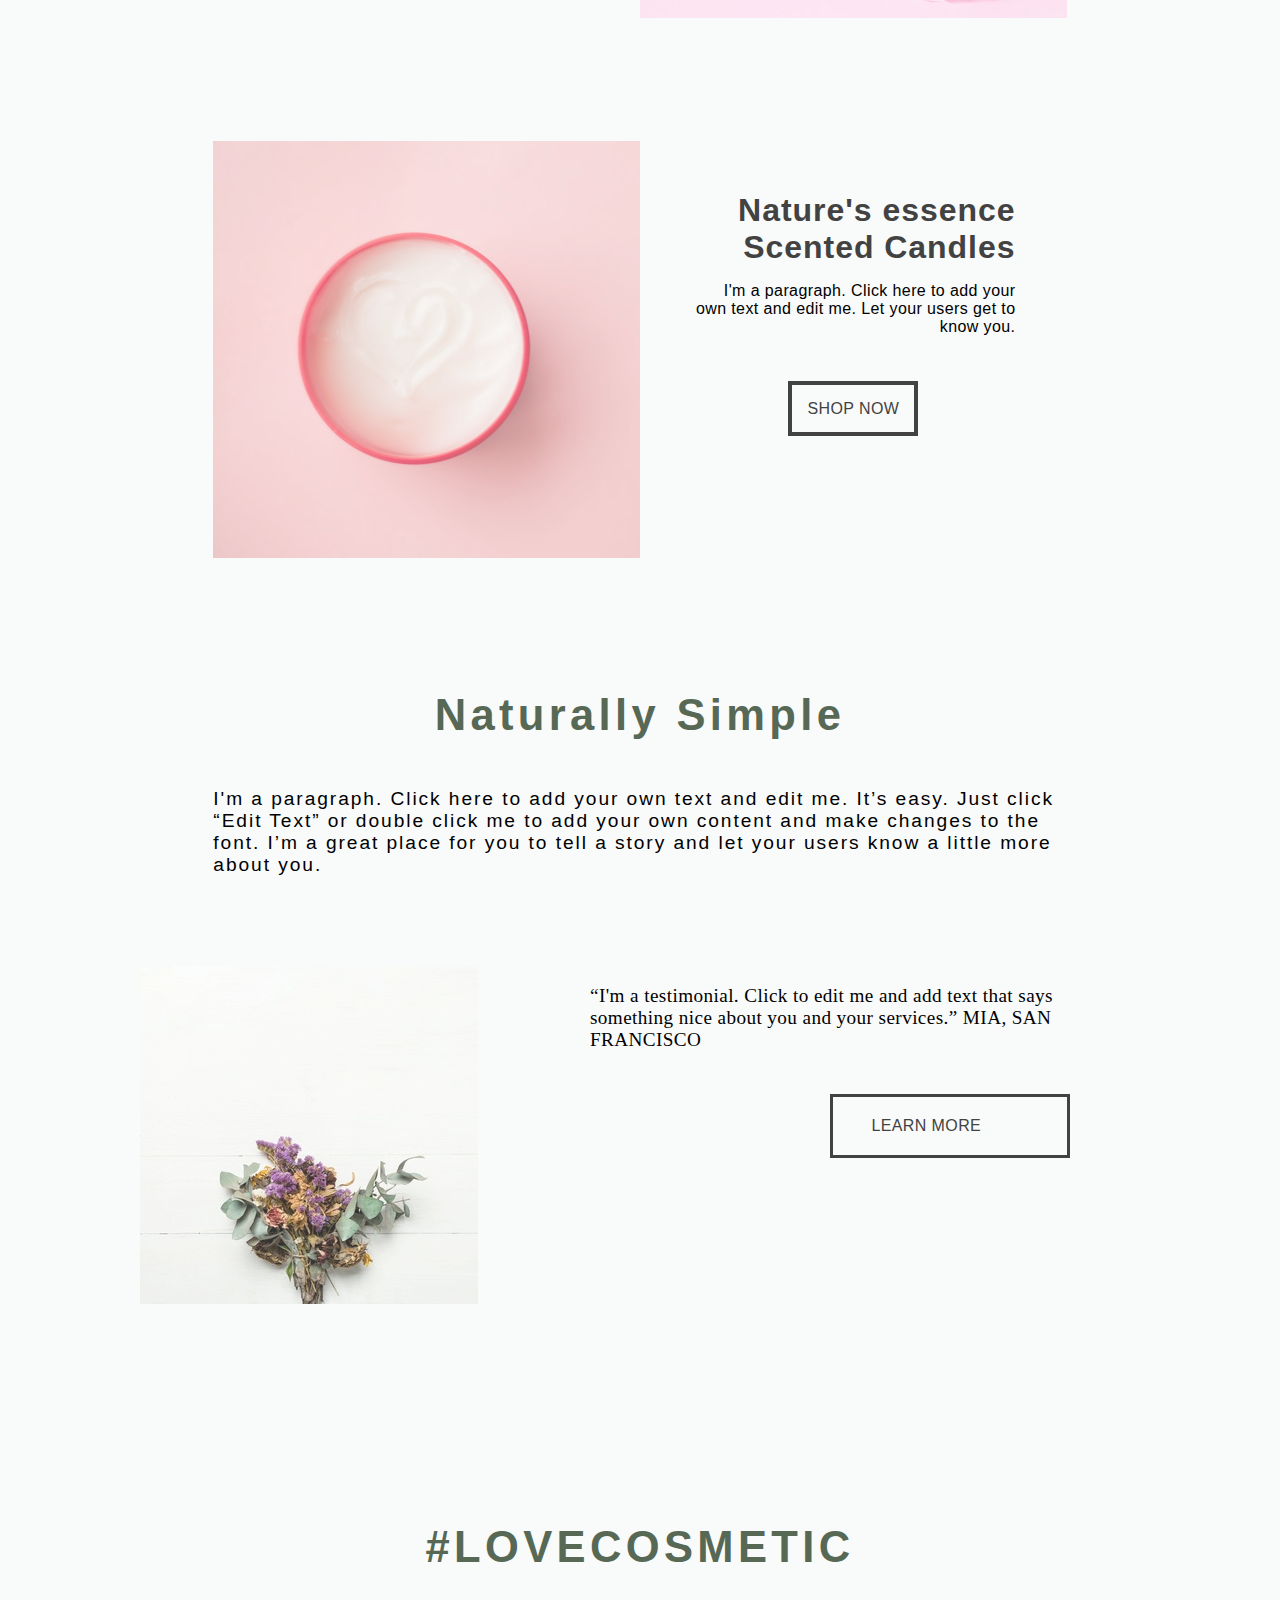
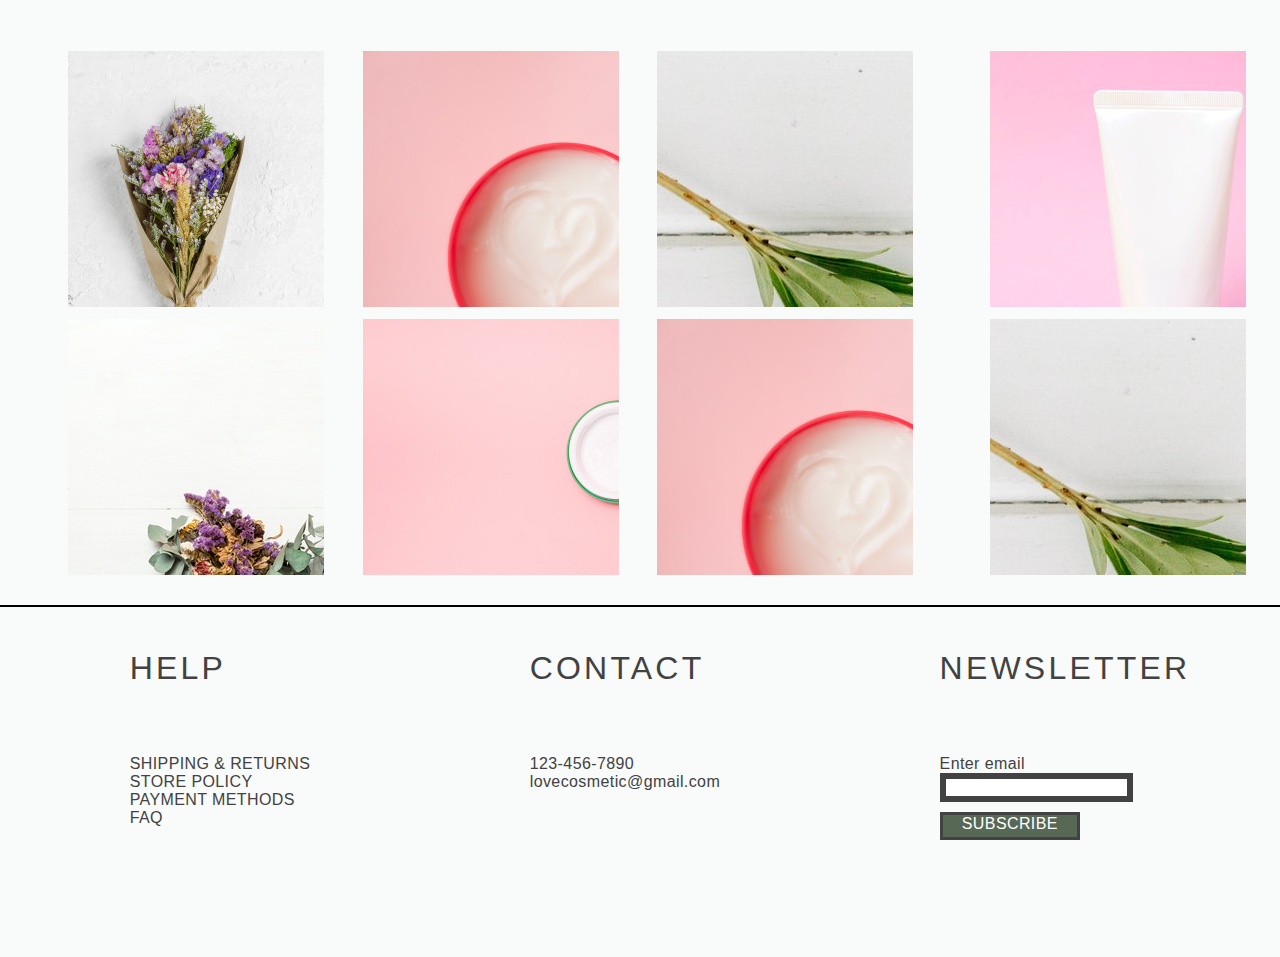
==== commit 6db97532: "add page 2" ====
--- a/final work/index.html
+++ b/final work/index.html
@@ -12,9 +12,11 @@
   <div class="container">
     <div class="promotion">ONLY TODAY SALE 50%</div>
     <header class="header">
-      <h1>LOVE COSMETIC</h1>
+      <a href="index.html">
+        <h1>LOVE COSMETIC</h1>
+      </a>
       <ul class="navbar">
-        <li><a class="amenu" href="#">SHOP ALL</a></li>
+        <li><a class="amenu" href="index2.html">SHOP ALL</a></li>
         <li><a class="amenu" href="#">FOR BODY</a></li>
         <li><a class="amenu" href="#">FOR HOME</a></li>
         <li><a class="amenu" href="#">ABOUT</a></li>
@@ -28,7 +30,7 @@
     <main class="main ">
       <div class="picture"></div>
       <div class="text">
-        <h2>JUST LIKE NATURE <br> INTENDED</h2>
+        <h2>JUST LIKE NATURE INTENDED</h2>
         <h4>HANDCRAFTED ORGANIC COSMETICS</h4>
         <a class="button" href="#">SHOP NOW</a>
       </div>
@@ -62,7 +64,7 @@
         services.”
         MIA, SAN FRANCISCO</p>
     </div>
-    <div class="aboutbutton"><a class="button" href="#">LEARN MORE</a></div>
+    <a class="aboutbutton" href="#">LEARN MORE</a>
   </section>
   <h2 class="article-title">#LOVECOSMETIC</h2>
   <section class="gallery">
@@ -90,7 +92,6 @@
         <h4>CONTACT</h4>
         <li class="lifoot">123-456-7890 </li>
         <li class="lifoot">lovecosmetic@gmail.com</li>
-        <li class="lifoot">logo socnetw</li>
       </ul>
     </div>
     <div class="newsletter">
@@ -98,7 +99,7 @@
         <h4>NEWSLETTER</h4>
         <li class="lifoot">
           <form action="#"> Enter email <br>
-            <input type="text"> <br>
+            <input type="text"><br>
             <a class="footbutton" href="#">SUBSCRIBE</a>
           </form>
         </li>
@@ -106,6 +107,14 @@
 
     </div>
   </footer>
+  <div id="sticky">
+    <a href="https://ru-ru.facebook.com/" target="_blank"><img class="socNetworkLogo"
+        src="../final work/imgpage2/facebook.png" alt="facebook"></a>
+    <a href="https://www.instagram.com/" target="_blank"><img class="socNetworkLogo"
+        src="../final work/imgpage2/instagram_PNG16.png" alt="insta"></a>
+    <a href="https://www.pinterest.ru/" target="_blank"><img class="socNetworkLogo"
+        src="../final work/imgpage2/printerest.png" alt="printerest"></a>
+  </div>
 
 </body>
 
--- a/final work/style.css
+++ b/final work/style.css
@@ -44,8 +44,13 @@
   margin-bottom: 5em;
 }
 
+.navbar {
+  display: flex;
+  align-items: baseline;
+  flex-wrap: wrap-reverse;
+}
+
 .navbar li {
-  display: inline-block;
   font-size: 0.9em;
 }
 
@@ -65,10 +70,11 @@
 }
 
 h1 {
-  letter-spacing: .1em;
-  padding: 1% 2%;
-  color: #424242;
-  border: .3em solid #424242;
+  letter-spacing: 0.3vw;
+  padding: 2vw 2vw;
+  color: #424242;
+  border: 1vw solid #424242;
+  text-align: start;
 }
 
 .icon {
@@ -76,9 +82,9 @@
 }
 
 .main {
+  display: grid;
   grid-column: span 15;
-  display: grid;
-  grid-template-columns: repeat(12, 1fr);
+  grid-template-columns: repeat(16, 1fr);
   grid-auto-rows: 100px;
   grid-auto-columns: 100px;
   height: 600px;
@@ -88,15 +94,15 @@
   z-index: 0;
   opacity: 0.7;
   grid-column-start: 1;
-  grid-column-end: 11;
-  height: 85vh;
+  grid-column-end: 12;
+  height: 40em;
   background: url(./img/basick.jpg) no-repeat;
 }
 
 .text {
   z-index: 2;
-  grid-column-start: 6;
-  grid-column-end: 14;
+  grid-column-start: 8;
+  grid-column-end: 15;
 }
 
 .article {
@@ -104,8 +110,6 @@
   margin-bottom: 10vh;
   display: grid;
   grid-template-columns: repeat(12, 1fr);
-
-
 }
 
 .article-title {
@@ -119,16 +123,15 @@
   grid-column-start: 3;
   grid-column-end: 7;
   text-align: center;
-  padding: 7vh;
+  padding: 4vw;
 }
 
 .p2 {
   grid-column-start: 7;
   grid-column-end: 11;
   text-align: center;
-  padding: 7vh;
+  padding: 4vw;
   margin-bottom: 10em;
-
 }
 
 
@@ -151,15 +154,16 @@
 h2 {
   letter-spacing: .1em;
   color: #424242;
-  font-size: 3.2em;
+  font-size: 3.4vw;
   font-weight: bold;
-  margin: 0px;
+  margin: 5px;
+  padding: 5px;
 }
 
 h4 {
-  padding-bottom: 20px;
-  color: #424242;
-  font-size: 1.4em;
+  padding-bottom: 2vw;
+  color: #424242;
+  font-size: 2.5vw;
   letter-spacing: 0.1em;
   font-weight: 400;
 }
@@ -181,7 +185,8 @@
 
 .button {
   border: 4px solid #424242;
-  padding: 1em 2em;
+  padding: 15px 15px;
+  margin: 1px 1px;
   text-align: center;
 }
 
@@ -202,10 +207,9 @@
 .about-us {
   display: grid;
   grid-template-columns: repeat(14, 1fr);
-  grid-auto-rows: 100px;
-  grid-auto-columns: 100px;
-  margin: 0px;
+  grid-auto-rows: 4em;
   margin-bottom: 10vh;
+  padding-bottom: 30vh;
 }
 
 .aboutuspicture {
@@ -213,94 +217,104 @@
   background: url(./img/flowers3.jpg) no-repeat;
   height: 50vh;
   width: 50vh;
-  grid-column-start: 4;
+  grid-column-start: 5;
   grid-column-end: 7;
   opacity: 0.8;
   z-index: 10;
 }
 
 .aboutbutton {
+  display: flex;
+  align-items: center;
+  padding: 0.5vw 3vw;
   z-index: 10;
-  grid-area: 3 / 7 / 5 / 9;
+  grid-area: 4 / 9 / 3 / 8;
+  border: 0.3vw solid #424242;
+}
+
+.aboutbutton:hover {
+  background-color: rgba(231, 178, 194, 0.678);
+  text-shadow: 1px 2px 1px whitesmoke;
 }
 
 .comment {
   z-index: 12;
-  width: 30em;
+  width: 25em;
   grid-column-start: 7;
-  grid-column-end: 10;
+  grid-column-end: 9;
   font-family: cursive;
-  font-size: 1em;
+  font-size: 1.5vw;
 
 }
 
 .gallery {
   display: grid;
   padding: 30px;
-  grid-template-columns: repeat(12, 1fr);
-  grid-gap: 1em 8em;
-  grid-auto-rows: 15em;
+  grid-template-columns: repeat(14, 1fr);
+  grid-gap: 1vw 3vw;
+  grid-auto-rows: 20vw;
   border-bottom: 2px solid black;
 }
 
 .insta1 {
   background: url(./img/flowers2.jpg) no-repeat;
-  width: 15em;
+  width: 20vw;
   grid-column-start: 2;
-  grid-column-end: 4;
+  grid-column-end: 5;
 }
 
 .insta2 {
   background: url(./img/cream.jpg) no-repeat;
-  width: 15em;
-  grid-column-start: 4;
-  grid-column-end: 6;
+  width: 20vw;
+  grid-column-start: 5;
+  grid-column-end: 8;
 }
 
 .insta3 {
   background: url(./img/basick.jpg) no-repeat;
-  width: 15em;
-  grid-column-start: 6;
-  grid-column-end: 8;
+  width: 20vw;
+  grid-column-start: 8;
+  grid-column-end: 10;
 }
 
 .insta4 {
   background: url(./img/flowers6.jpg) no-repeat;
-  width: 15em;
+  width: 20vw;
+  grid-column-start: 11;
+  grid-column-end: 13;
+}
+
+.insta5 {
+  background: url(./img/flowers3.jpg) no-repeat;
+  width: 20vw;
+  grid-column-start: 2;
+  grid-column-end: 5;
+}
+
+.insta6 {
+  background: url(./img/flowers4.jpg) no-repeat;
+  width: 20vw;
+  grid-column-start: 5;
+  grid-column-end: 8;
+}
+
+.insta7 {
+  background: url(./img/cream.jpg) no-repeat;
+  width: 20vw;
   grid-column-start: 8;
   grid-column-end: 10;
 }
 
-.insta5 {
-  background: url(./img/flowers3.jpg) no-repeat;
-  width: 15em;
-  grid-column-start: 2;
-  grid-column-end: 4;
-}
-
-.insta6 {
-  background: url(./img/flowers4.jpg) no-repeat;
-  width: 15em;
-  grid-column-start: 4;
-  grid-column-end: 6;
-}
-
-.insta7 {
-  background: url(./img/cream.jpg) no-repeat;
-  width: 15em;
-  grid-column-start: 6;
-  grid-column-end: 8;
-}
-
 .insta8 {
   background: url(./img/basick.jpg) no-repeat;
-  width: 15em;
-  grid-column-start: 8;
-  grid-column-end: 10;
+  width: 20vw;
+  grid-column-start: 11;
+  grid-column-end: 13;
 }
 
 .footer {
   display: flex;
+  flex-wrap: wrap;
   justify-content: space-around;
 }
 
@@ -311,11 +325,11 @@
 }
 
 .footbutton {
-  border: 0.2em solid #424242;
-  padding-top: 0, 4em;
-  padding-bottom: 0.4em;
-  padding-left: 1.5em;
-  padding-right: 1.5em;
+  border: 0.3vw solid #424242;
+  padding-top: 0, 4vw;
+  padding-bottom: 0.4vw;
+  padding-left: 1.5vw;
+  padding-right: 1.5vw;
   background-color: #576855;
   color: white;
 }
@@ -328,6 +342,22 @@
 }
 
 input {
-  margin-bottom: 1em;
-  border: 4px solid #424242;
+  margin-bottom: 1vw;
+  border: 0.5vw solid #424242;
+}
+
+.socNetworkLogo {
+  width: 2em;
+}
+
+#sticky {
+  display: flex;
+  flex-direction: column;
+  align-items: flex-end;
+  position: sticky;
+  bottom: 10em;
+  margin-right: 2em;
+  min-height: 4em;
+  z-index: 20;
+
 }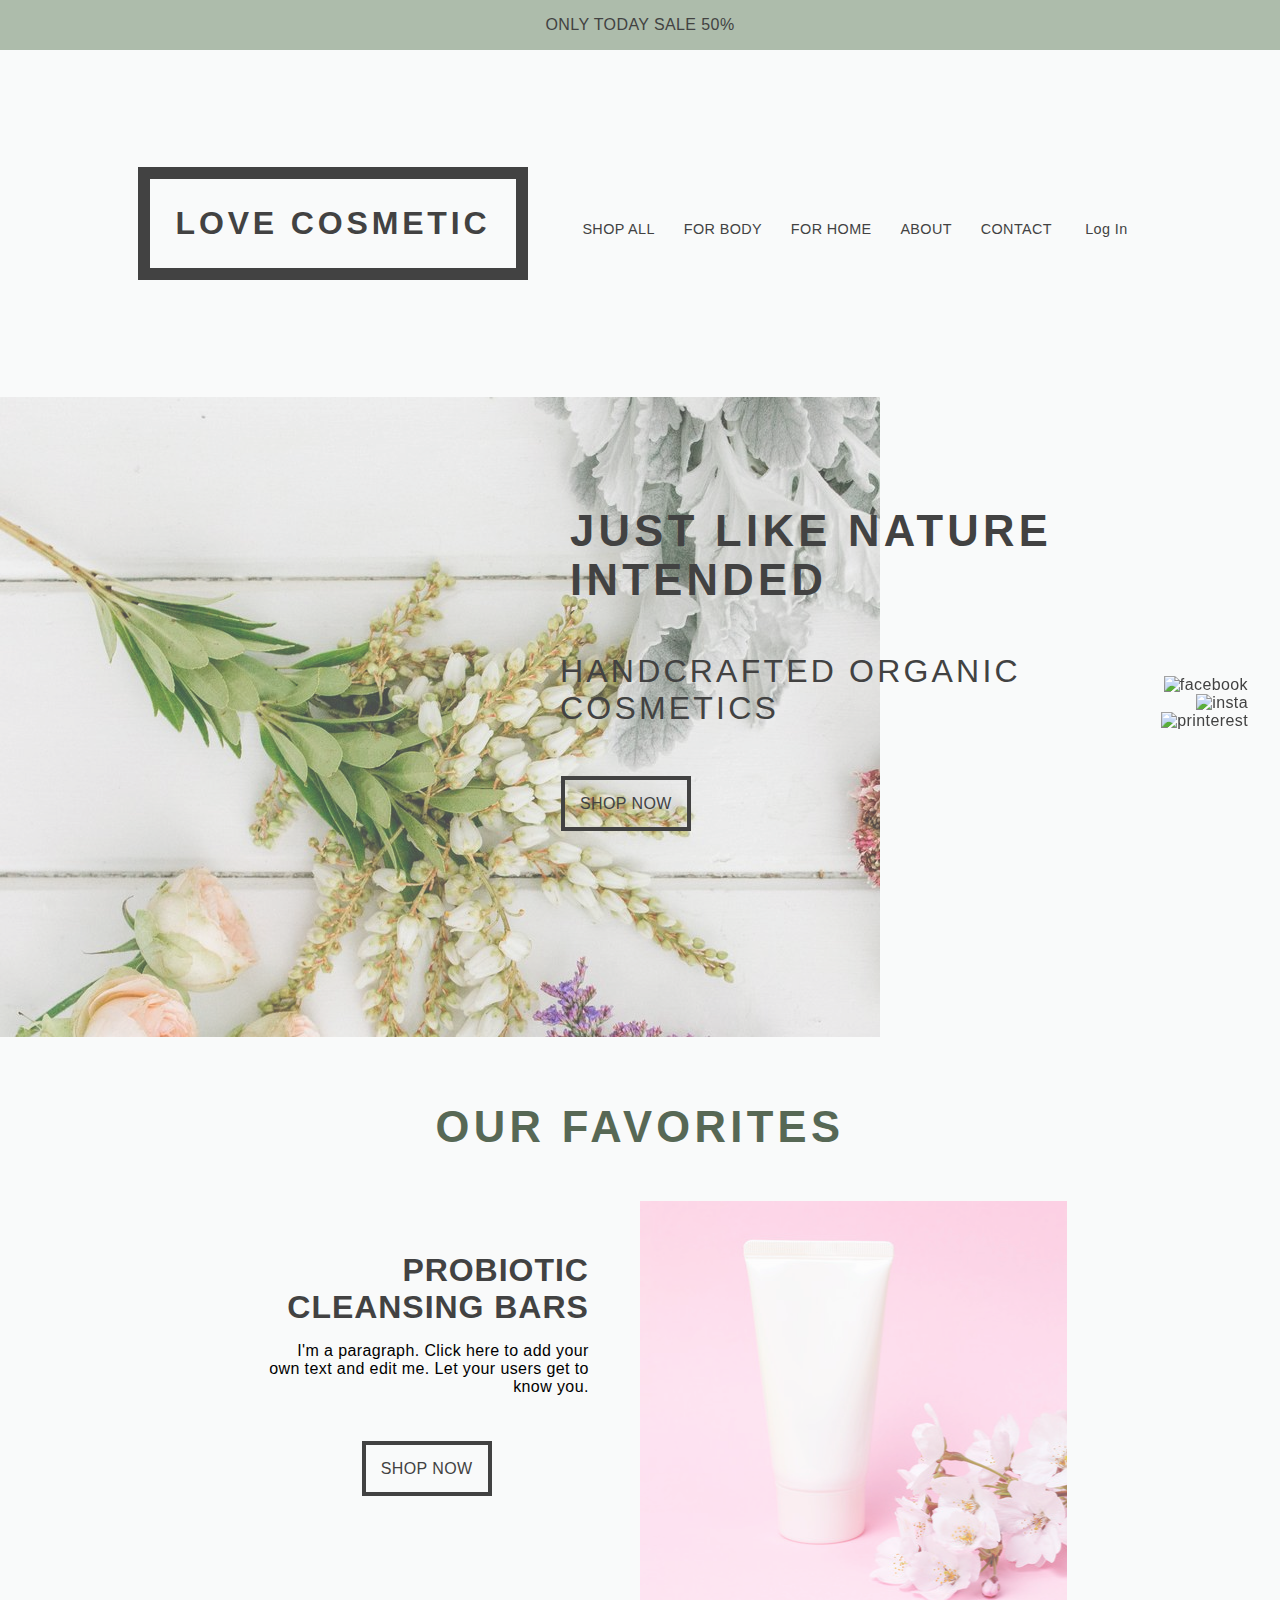
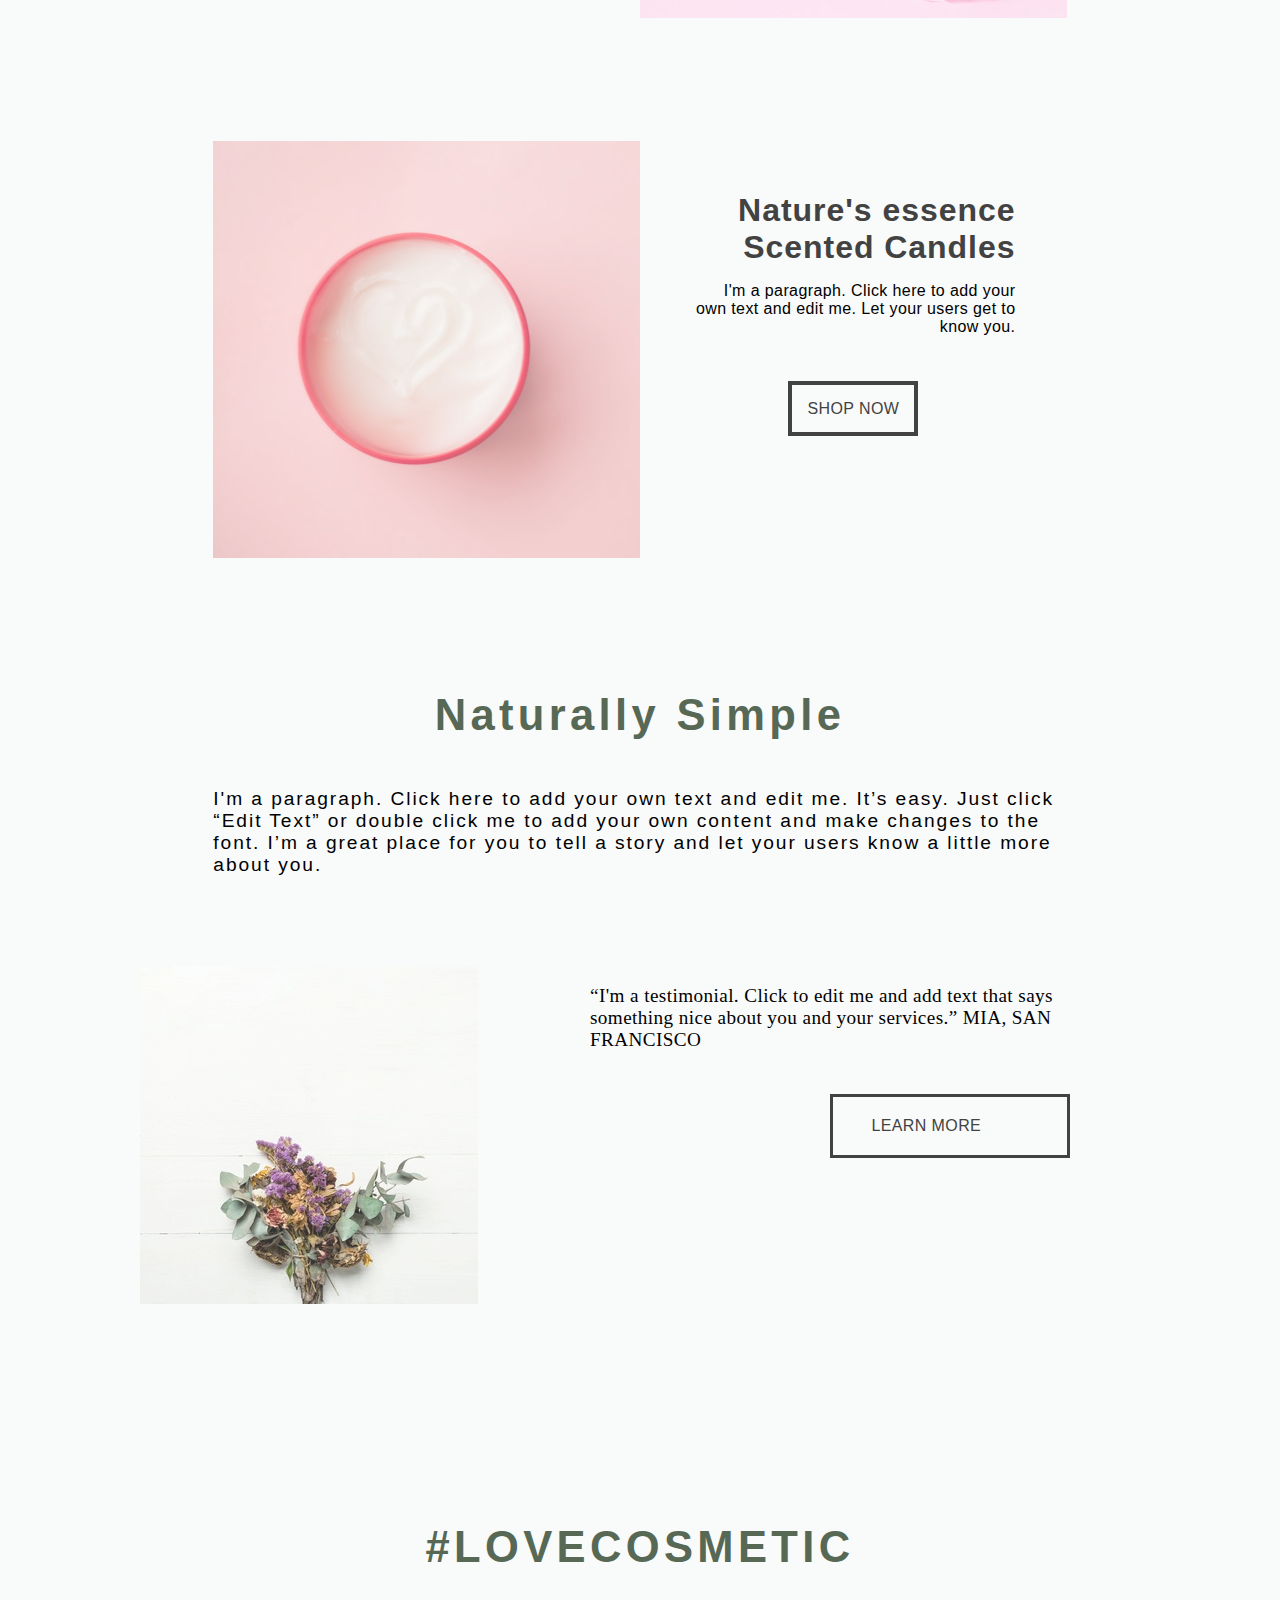
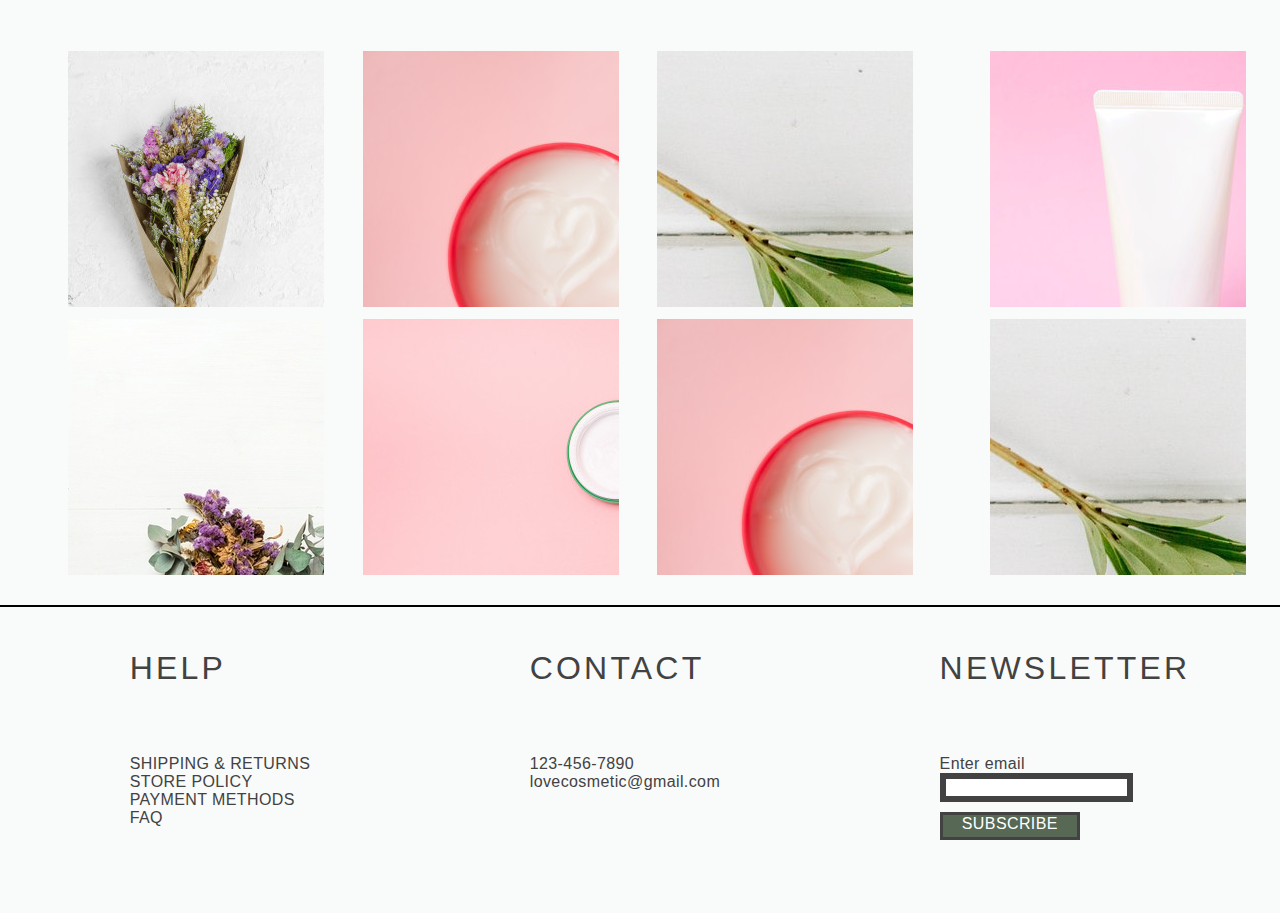
==== commit 30238fad: "fix" ====
--- a/final work/index.html
+++ b/final work/index.html
@@ -19,7 +19,7 @@
         <li><a class="amenu" href="index2.html">SHOP ALL</a></li>
         <li><a class="amenu" href="#">FOR BODY</a></li>
         <li><a class="amenu" href="#">FOR HOME</a></li>
-        <li><a class="amenu" href="#">ABOUT</a></li>
+        <li><a class="amenu" href="index3.html">ABOUT</a></li>
         <li><a class="amenu" href="#">CONTACT</a></li>
         <li><a class="amenu" href="#"> <img class="icon"
               src="https://icons-for-free.com/iconfiles/png/128/people+person+profile+user+icon-1320186207447274965.png"
@@ -108,12 +108,12 @@
     </div>
   </footer>
   <div id="sticky">
-    <a href="https://ru-ru.facebook.com/" target="_blank"><img class="socNetworkLogo"
-        src="../final work/imgpage2/facebook.png" alt="facebook"></a>
-    <a href="https://www.instagram.com/" target="_blank"><img class="socNetworkLogo"
-        src="../final work/imgpage2/instagram_PNG16.png" alt="insta"></a>
-    <a href="https://www.pinterest.ru/" target="_blank"><img class="socNetworkLogo"
-        src="../final work/imgpage2/printerest.png" alt="printerest"></a>
+    <a href="https://ru-ru.facebook.com/" target="_blank"><img class="socNetworkLogo" src="/imgpage2/facebook.png"
+        alt="facebook"></a>
+    <a href="https://www.instagram.com/" target="_blank"><img class="socNetworkLogo" src="/imgpage2/instagram_PNG16.png"
+        alt="insta"></a>
+    <a href="https://www.pinterest.ru/" target="_blank"><img class="socNetworkLogo" src="/imgpage2/printerest.png"
+        alt="printerest"></a>
   </div>
 
 </body>
--- a/final work/style.css
+++ b/final work/style.css
@@ -166,6 +166,7 @@
   font-size: 2.5vw;
   letter-spacing: 0.1em;
   font-weight: 400;
+
 }
 
 h5 {
